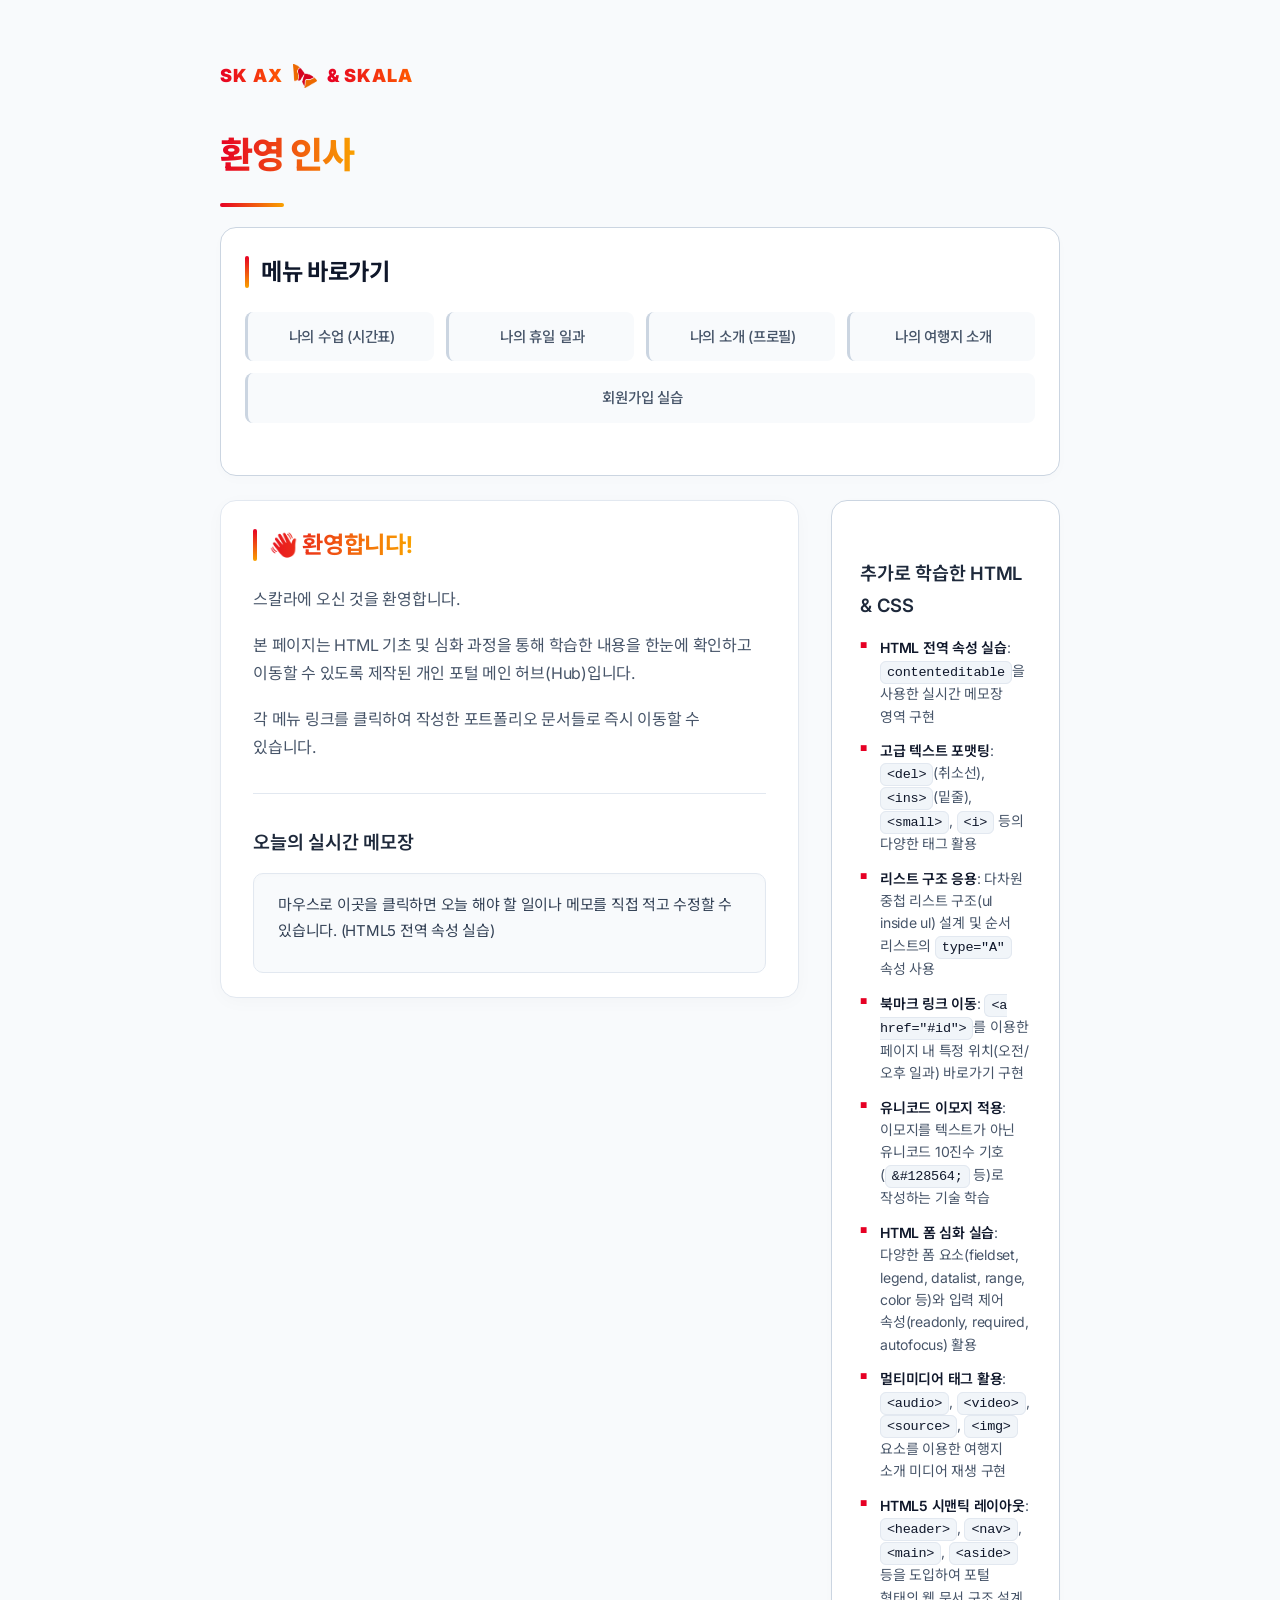
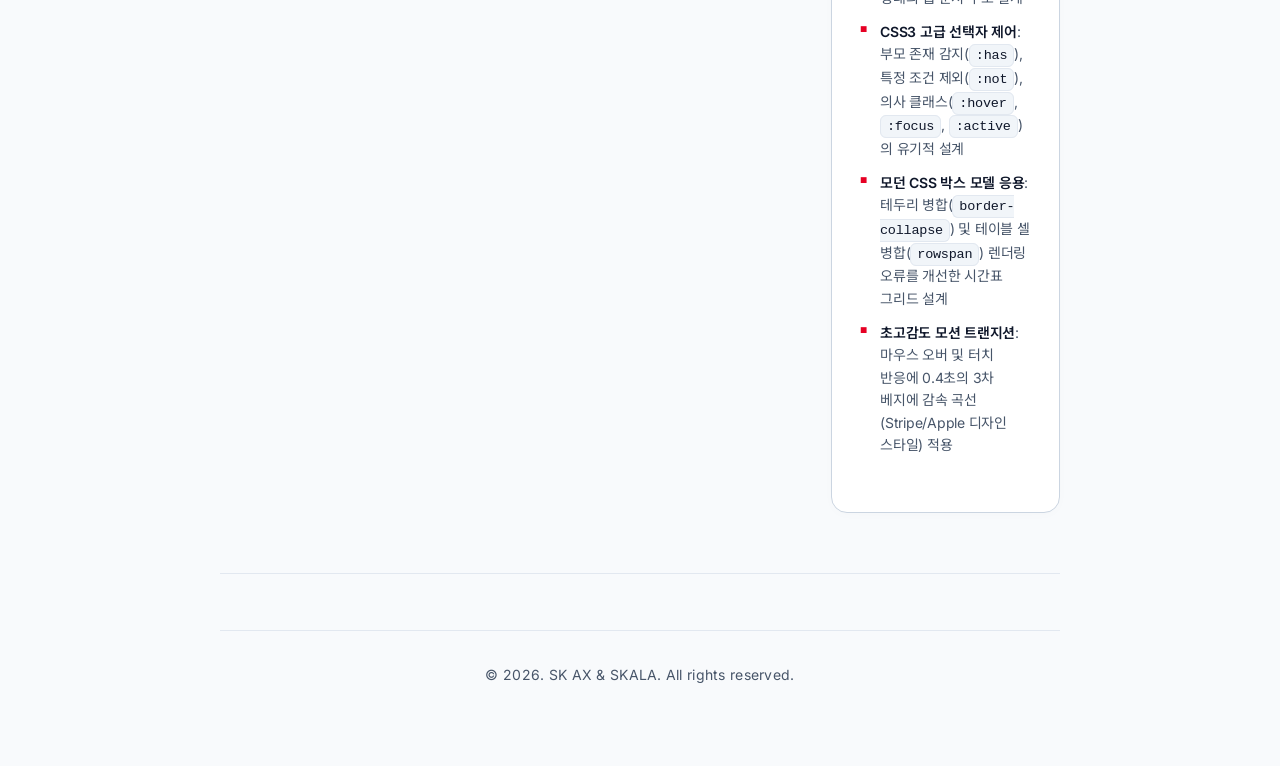
==== html/index.html @ 4e4a8113 "feat: implement Mission 4 (Flex and Grid layouts)" ====
<!DOCTYPE html>
<html lang="ko">
<head>
  <meta charset="UTF-8">
  <title>Welcome SKALA</title>
  <link rel="stylesheet" href="../css/style.css">
</head>
<body>
  <div class="container">
    <div class="brand-logo">
      <span class="brand-text-ax">SK AX</span>
      <img src="./sk_logo.png" alt="SK Logo" width="24" height="24" style="vertical-align: middle;">
      <span class="brand-text-skala">&amp; SKALA</span>
    </div>

  <header>
    <h1>환영 인사</h1>
  </header>

  <nav>
    <h2>메뉴 바로가기</h2>
    <ul>
      <li><a href="myClass.html" title="나의 수업 시간표 보기">나의 수업 (시간표)</a></li>
      <li><a href="myHoliday.html" title="나의 휴일 일과 보기">나의 휴일 일과</a></li>
      <li><a href="myProfile.html" title="나의 소개 프로필 보기">나의 소개 (프로필)</a></li>
      <li><a href="myTrip.html" title="나의 여행지 소개 보기">나의 여행지 소개</a></li>
      <li><a href="signUp.html" title="회원가입 페이지로 이동">회원가입 실습</a></li>
    </ul>
  </nav>

  <!-- 메인 콘텐츠와 사이드바를 가로로 나란히 배치하기 위한 레이아웃 감싸기 -->
  <div class="content-layout">
    <!-- 메인 콘텐츠 영역 (환영 메시지와 실시간 메모장이 들어갑니다) -->
    <main>
      <h2>👋 환영합니다!</h2>
      <p>스칼라에 오신 것을 환영합니다.</p>
      <p>본 페이지는 HTML 기초 및 심화 과정을 통해 학습한 내용을 한눈에 확인하고 이동할 수 있도록 제작된 개인 포털 메인 허브(Hub)입니다.</p>
      <p>각 메뉴 링크를 클릭하여 작성한 포트폴리오 문서들로 즉시 이동할 수 있습니다.</p>

      <hr>

      <!-- 오늘의 메모장: contenteditable 속성을 적용해 데이터베이스 없이 브라우저에서 바로 필기가 가능합니다 -->
      <h3>오늘의 실시간 메모장</h3>
      <div contenteditable="true">
        마우스로 이곳을 클릭하면 오늘 해야 할 일이나 메모를 직접 적고 수정할 수 있습니다. (HTML5 전역 속성 실습)
      </div>
    </main>

    <!-- 우측 사이드바 영역: 이번 교육 과정 동안 학습하고 실습해본 핵심 기술 내역들을 아카이빙했습니다 -->
    <aside>
      <h3>추가로 학습한 HTML & CSS</h3>
      <ul>
        <li><strong>HTML 전역 속성 실습</strong>: <code>contenteditable</code>을 사용한 실시간 메모장 영역 구현</li>
        <li><strong>고급 텍스트 포맷팅</strong>: <code>&lt;del&gt;</code>(취소선), <code>&lt;ins&gt;</code>(밑줄), <code>&lt;small&gt;</code>, <code>&lt;i&gt;</code> 등의 다양한 태그 활용</li>
        <li><strong>리스트 구조 응용</strong>: 다차원 중첩 리스트 구조(ul inside ul) 설계 및 순서 리스트의 <code>type="A"</code> 속성 사용</li>
        <li><strong>북마크 링크 이동</strong>: <code>&lt;a href="#id"&gt;</code>를 이용한 페이지 내 특정 위치(오전/오후 일과) 바로가기 구현</li>
        <li><strong>유니코드 이모지 적용</strong>: 이모지를 텍스트가 아닌 유니코드 10진수 기호(<code>&amp;#128564;</code> 등)로 작성하는 기술 학습</li>
        <li><strong>HTML 폼 심화 실습</strong>: 다양한 폼 요소(fieldset, legend, datalist, range, color 등)와 입력 제어 속성(readonly, required, autofocus) 활용</li>
        <li><strong>멀티미디어 태그 활용</strong>: <code>&lt;audio&gt;</code>, <code>&lt;video&gt;</code>, <code>&lt;source&gt;</code>, <code>&lt;img&gt;</code> 요소를 이용한 여행지 소개 미디어 재생 구현</li>
        <li><strong>HTML5 시맨틱 레이아웃</strong>: <code>&lt;header&gt;</code>, <code>&lt;nav&gt;</code>, <code>&lt;main&gt;</code>, <code>&lt;aside&gt;</code> 등을 도입하여 포털 형태의 웹 문서 구조 설계</li>
        <li><strong>CSS3 고급 선택자 제어</strong>: 부모 존재 감지(<code>:has</code>), 특정 조건 제외(<code>:not</code>), 의사 클래스(<code>:hover</code>, <code>:focus</code>, <code>:active</code>)의 유기적 설계</li>
        <li><strong>모던 CSS 박스 모델 응용</strong>: 테두리 병합(<code>border-collapse</code>) 및 테이블 셀 병합(<code>rowspan</code>) 렌더링 오류를 개선한 시간표 그리드 설계</li>
        <li><strong>초고감도 모션 트랜지션</strong>: 마우스 오버 및 터치 반응에 0.4초의 3차 베지에 감속 곡선(Stripe/Apple 디자인 스타일) 적용</li>
      </ul>
    </aside>
  </div>

  <!-- 하단 정보 영역: 저작권 표시 -->
  <footer>
    <hr>
    <p>© 2026. SK AX &amp; SKALA. All rights reserved.</p>
  </footer>

  </div>
</body>
</html>
---- css/style.css ----
/* --- 2026년 SK AX 엔터프라이즈 브랜드 테마 스타일시트 --- */

/* --- 1. 구글 웹폰트 불러오기 및 영문/한글 최적화 (프리텐다드 대체) --- */
/* - 영문 텍스트는 Inter, 국문 텍스트는 Noto Sans KR로 믹스해 프리텐다드 효과 적용 */
@import url('https://fonts.googleapis.com/css2?family=Inter:wght@300;400;500;600;700;800&family=Noto+Sans+KR:wght@300;400;500;700;900&display=swap');

* {
  box-sizing: border-box;
  margin: 0;
  padding: 0;
}

/* --- 2. 기본 문서 환경 및 정렬 (CSS 기반 화면 중앙 정렬) --- */
body {
  font-family: 'Inter', 'Noto Sans KR', -apple-system, BlinkMacSystemFont, "Segoe UI", Roboto, sans-serif;
  background-color: #f8fafc; /* - 눈이 편안한 연한 회색 슬레이트 배경 */
  color: #334155;            /* - 대기업 인트라넷용 다크 차콜 글자색 */
  line-height: 1.75;
  letter-spacing: -0.015em;
  font-size: 16px;
  word-break: keep-all;
  
  /* - 모든 페이지의 가로폭을 1000px로 완전 단일화하여 페이지 이동 시 상단 로고의 위치 어긋남(Shifting) 원천 해결 */
  max-width: 1000px;
  margin: 0 auto;
  padding: 60px 80px; /* - 좌우 마진(여백)을 대폭 넓혀 대화면에서도 조밀하지 않고 시원한 레이아웃 연출 */
}

/* --- 3. 공통 콘텐츠 레이아웃 카드 구성 --- */
header {
  display: flex;
  flex-direction: column;
  align-items: flex-start;
  margin-bottom: 20px; /* - 헤더 영역 하단 마진을 40px에서 20px로 조여 과도한 여백 제거 */
}

main {
  background-color: #ffffff;
  padding: 24px 32px; /* - 상하 패딩을 40px에서 24px로 좁혀 불필요한 세로 공간 단축 */
  border-radius: 16px;
  border: 1px solid #e2e8f0;
  box-shadow: 0 4px 20px -2px rgba(15, 23, 42, 0.03);
  margin-bottom: 24px;
}

aside {
  background-color: #ffffff;
  padding: 28px;
  border-radius: 16px;
  border: 1px solid #cbd5e1; /* - 조금 더 선명한 슬레이트 경계선 */
  margin-bottom: 24px;
  font-size: 14.5px;
  box-shadow: 0 2px 12px -1px rgba(15, 23, 42, 0.02);
}

aside ul {
  list-style: none; /* - 기본 볼릿 원형 제거 */
  padding-left: 0;
  margin-top: 16px;
}

aside li {
  position: relative;
  padding-left: 20px;
  margin-bottom: 12px;
  color: #475569;
  font-size: 14px;
  line-height: 1.6;
}

aside li:last-child {
  margin-bottom: 0;
}

/* - SK AX 브랜드 테마 시그니처 사각형 볼릿 */
aside li::before {
  content: '■'; 
  position: absolute;
  left: 0;
  top: 2px;
  color: #E60024; /* - SK Red 색상의 미니 사각 볼릿 */
  font-size: 8px;
}

footer {
  margin-top: 60px;
  padding-top: 24px;
  border-top: 1px solid #e2e8f0;
  color: #64748b;
  font-size: 14px;
  text-align: center;
  letter-spacing: 0.02em;
}

hr {
  border: 0;
  height: 1px;
  background-color: #e2e8f0;
  margin: 32px 0;
}

/* --- 4. 제목 스타일링 (SK 시그니처 그라데이션 포인트) --- */
.brand-logo {
  display: flex;
  align-items: center;
  gap: 10px;
  margin-bottom: 32px;
}

.brand-logo .brand-text-ax,
.brand-logo .brand-text-skala {
  font-size: 18px;
  font-weight: 900;
  letter-spacing: 0.05em;
  background: linear-gradient(90deg, #E60024, #FF5C00); /* - 모든 로고 텍스트에 SK 브랜드 아이덴티티 그라데이션 적용 */
  -webkit-background-clip: text;
  -webkit-text-fill-color: transparent;
}

/* - 로고 이미지가 글로벌 이미지 스타일(테두리, 라운딩, 그림자)을 상속받지 않도록 차단 */
.brand-logo img {
  width: 24px !important;
  height: 24px !important;
  border: none !important;
  border-radius: 0 !important;
  box-shadow: none !important;
  margin: 0 !important;
}

/* - 뒤로가기 링크 스타일 (B2B SaaS 브레드크럼 스타일) */
.back-link {
  display: inline-flex;
  align-items: center;
  font-size: 13px;
  color: #64748b;
  font-weight: 500;
  text-decoration: none;
  margin-top: -8px;
  margin-bottom: 24px;
  transition: all 0.2s cubic-bezier(0.16, 1, 0.3, 1);
}

.back-link:hover {
  color: #E60024; /* - 호버 시 SK Red로 강조 */
  transform: translateX(-3px); /* - 왼쪽으로 가볍게 밀리는 동적 피드백 */
  text-decoration: none;
}

h1 {
  font-size: 2.25rem;
  font-weight: 800;
  background: linear-gradient(90deg, #E60024, #F9A100); /* - 대제목 텍스트 자체를 SK 그라데이션 컬러로 변경 */
  -webkit-background-clip: text;
  -webkit-text-fill-color: transparent;
  display: inline-block;
  letter-spacing: -0.025em;
  position: relative;
  padding-bottom: 20px;
  margin-bottom: 12px; /* - H1 하단 기본 마진을 28px에서 12px로 축소 */
}

/* - 헤더에 제목만 단독으로 존재할 경우(바로가기 메뉴가 없는 경우) 쓸데없는 하단 마진 제거 */
header h1:last-child {
  margin-bottom: 0;
}

/* - SK 메인 브랜드 레드 & 오렌지 듀오톤 가로선 포인트 */
h1::after {
  content: '';
  position: absolute;
  bottom: 0;
  left: 0;
  width: 64px;
  height: 4px;
  background: linear-gradient(90deg, #E60024, #F9A100);
  border-radius: 2px;
}

h2 {
  font-size: 1.45rem;
  font-weight: 700;
  color: #0f172a;
  letter-spacing: -0.015em;
  margin-top: 40px;
  margin-bottom: 20px;
  padding-left: 16px;
  position: relative;
}

/* - 각 박스 컨테이너(main, nav 등) 안의 첫 번째 h2는 상단 여백을 없애 균형 유지 */
h2:first-of-type {
  margin-top: 0 !important;
}

/* - 세로형 브랜드 그라데이션 바 */
h2::before {
  content: '';
  position: absolute;
  left: 0;
  top: 4px;
  bottom: 4px;
  width: 4px;
  background: linear-gradient(180deg, #E60024, #F9A100);
  border-radius: 2px;
}

/* - 메인 화면의 환영 인사 텍스트를 그라데이션 텍스트로 렌더링 */
.container:has(> nav) main h2:first-of-type {
  background: linear-gradient(90deg, #E60024, #F9A100);
  -webkit-background-clip: text;
  -webkit-text-fill-color: transparent;
  display: inline-block;
}

h3 {
  font-size: 1.15rem;
  font-weight: 600;
  color: #1e293b;
  margin-top: 28px;
  margin-bottom: 12px;
}

/* --- 5. 본문 서식 및 강조 요소 꾸미기 --- */
p {
  margin-bottom: 18px;
  color: #475569;
}

strong {
  color: #0f172a;
  font-weight: 600;
}

mark {
  background-color: #fef3c7; /* - 중요 키워드 백그라운드 마킹 */
  color: #b45309;
  padding: 2px 6px;
  border-radius: 4px;
  font-weight: 500;
}

del {
  color: #94a3b8;
  text-decoration: line-through;
}

ins {
  color: #0d9488; /* - 취소선 및 신규 추가 단어 강조 */
  text-decoration: none;
  font-weight: 500;
  background-color: #f0fdfa;
  padding: 2px 6px;
  border-radius: 4px;
}

code {
  font-family: Menlo, Monaco, Consolas, "Courier New", monospace;
  background-color: #f1f5f9;
  color: #0f172a;
  padding: 3px 6px;
  border-radius: 6px;
  font-size: 13.5px;
  border: 1px solid #e2e8f0;
}

/* --- 6. 링크 및 메뉴 네비게이션 (SK 레드 호버 인터랙션) --- */
a {
  color: #475569;
  text-decoration: none;
  font-weight: 500;
  transition: all 0.4s cubic-bezier(0.16, 1, 0.3, 1); /* - 마우스 호버 시 쫀득하고 부드러운 화면 전환 효과 */
}

a:hover {
  color: #E60024; /* - 마우스 올렸을 때 SK 브랜드 레드 컬러 변경 */
  text-decoration: underline;
  text-underline-offset: 4px;
}

/* - 네비게이션용 라운드 박스 설정 */
nav {
  background-color: #ffffff;
  padding: 24px;
  border-radius: 16px;
  border: 1px solid #cbd5e1; /* - 조금 더 선명한 테두리로 강조 */
  margin-bottom: 24px;
  box-shadow: 0 4px 12px rgba(15, 23, 42, 0.015);
}

nav ul {
  list-style: none;
  display: flex; /* - 바로가기 버튼들을 가로로 정렬하기 위해 Flexbox 장착 */
  gap: 12px;
  flex-wrap: wrap; /* - 해상도가 낮아지면 자동으로 아래로 흐르도록 감쌈 */
  padding-left: 0;
}

nav li {
  margin-bottom: 0;
  flex: 1; /* - 가로 폭을 균등하게 채우도록 확장 */
  min-width: 150px;
}

nav a {
  display: block;
  padding: 12px 14px;
  border-radius: 8px;
  font-size: 14.5px;
  color: #475569;
  font-weight: 500;
  background-color: #f8fafc; /* - 배경색을 더 연하고 투명감 있는 회색(#f8fafc)으로 낮추어 한결 가볍게 표현 */
  border-left: 3px solid #cbd5e1 !important; /* - 왼쪽 세로축에 은은한 그레이 가이드 바 장착 */
  border-top: none !important;
  border-right: none !important;
  border-bottom: none !important;
  text-align: center; /* - 가로 칩 형태이므로 글자를 가운데 정렬 */
  padding-left: 16px;
  transition: all 0.2s cubic-bezier(0.16, 1, 0.3, 1);
}

/* - 메뉴 항목 위로 마우스 올리면 SK 그라데이션 틴트 배경과 왼쪽 라인 슬라이딩 */
nav a:hover {
  background-color: #fff1f2; /* - 마우스 호버 시 은은한 SK Red 틴트 소프트 핑크 적용 */
  color: #E60024;            /* - 텍스트 SK Red 전환 */
  border-left-color: #E60024 !important; /* - 호버 시 왼쪽 가이드 바를 선명한 SK Red로 변경 */
  padding-left: 20px;        /* - 마이크로 슬라이딩 우측 이동 피드백 */
  font-weight: 600;
  text-decoration: none;
}

/* - 헤더 영역 내부의 페이지 내 북마크 바로가기용 네비게이션 디자인 */
header nav {
  background: transparent;
  border: none;
  padding: 0;
  box-shadow: none;
  margin-top: 4px; /* - 제목 밑줄 바로 아래에 조화롭게 배치되도록 여백 축소 */
  margin-bottom: 0;
  display: flex;
  flex-wrap: wrap;
  gap: 8px;
}

header nav a {
  display: inline-block;
  padding: 8px 14px;
  background-color: rgba(15, 23, 42, 0.035); /* - 완전 불투명 회색 대신 반투명 소프트 그레이를 채택해 초경량 칩 완성 */
  border: none !important;    /* - 테두리선 완벽 제거 */
  border-radius: 6px;        /* - 타원형 캡슐 대신 트렌디한 6px 둥근 사각형 코너 적용 */
  font-size: 13px;
  color: #475569;
  font-weight: 500;
  transition: all 0.2s cubic-bezier(0.16, 1, 0.3, 1);
}

header nav a:hover {
  background-color: #E60024; /* - 호버 시 SK Red로 가득 채우는 강렬한 시각 피드백 */
  color: #ffffff;            /* - 흰색 글자 전환 */
  border-color: #E60024;
  box-shadow: 0 4px 12px rgba(230, 0, 36, 0.2); /* - 버튼 색상과 어우러지는 레드 글로우 효과 */
  transform: translateY(-1.5px); /* - 공중으로 도약하는 역동적인 높이 변화 */
  text-decoration: none;
}

/* --- 7. 리스트 서식 스타일링 (상세 설명 상자 포함) --- */
ul, ol {
  margin-bottom: 28px;
  padding-left: 28px;
}

li {
  margin-bottom: 8px;
  color: #475569;
}

li > ul, li > ol {
  margin-top: 8px;
  margin-bottom: 8px;
}

dl {
  background-color: #f8fafc;
  padding: 24px;
  border-radius: 12px;
  border: 1px solid #e2e8f0;
}

dt {
  font-weight: 700;
  color: #0f172a;
  margin-top: 14px;
}

dt:first-child {
  margin-top: 0;
}

dd {
  color: #475569;
  margin-left: 0;
  margin-bottom: 14px;
  padding-bottom: 14px;
  border-bottom: 1px dashed #e2e8f0;
}

dd:last-child {
  margin-bottom: 0;
  padding-bottom: 0;
  border-bottom: none;
}

/* --- 8. 강의 시간표 디자인 (Table) --- */
table {
  width: 100% !important;
  border-collapse: collapse !important;
  margin: 16px 0; /* - 테이블 상하 바깥 여백을 32px에서 16px로 대폭 감축 */
  background-color: #ffffff;
  border: 1px solid #94a3b8 !important; /* - 브라우저 렌더링 버그 예방 및 선명도를 위해 #94a3b8 적용 */
  box-shadow: 0 4px 16px rgba(15, 23, 42, 0.015);
}

th, td {
  padding: 8px 12px !important; /* - 셀 패딩을 12px에서 8px로 조여 시간표의 전체 수직 높이를 슬림화 */
  border: 1px solid #94a3b8 !important; /* - 테두리 격자를 확실히 인지할 수 있도록 명도 조정 */
  font-size: 14px;
  text-align: center;
  transition: all 0.2s ease; /* - 색상 및 폰트 변경 시 부드럽게 전환 */
}

th {
  background-color: #f8fafc;
  color: #0f172a;
  font-weight: 700;
}

/* - 시간표 병합 셀로 인한 정렬 깨짐 방지를 위해 개별 수업 셀(Cell) 기반 호버 장착 */
tbody td:not(:first-child):not([colspan]):hover {
  background-color: #fff1f2; /* - 마우스가 올라간 수업 칸을 연한 핑크 레드로 하이라이트 */
  color: #E60024;            /* - 빨간색 텍스트 변경 */
  cursor: pointer;
}

/* - CSS-only :has() 선택자를 활용해 자바스크립트 없이 분산된 동일 과목 셀들을 연동하여 하이라이트 */
table:has(.course-python:hover) .course-python,
table:has(.course-smart-data:hover) .course-smart-data,
table:has(.course-statistics:hover) .course-statistics,
table:has(.course-prompt:hover) .course-prompt,
table:has(.course-transformer:hover) .course-transformer,
table:has(.course-project:hover) .course-project {
  background-color: #fff1f2 !important;
  color: #E60024 !important;
  cursor: pointer;
}

td[colspan="5"] {
  background-color: #f1f5f9;
  font-weight: 600;
  color: #475569;
}

/* --- 9. 회원가입 입력창 및 전용 폼 요소 디자인 --- */
form {
  margin-top: 8px;
}

fieldset {
  border: 1px solid #cbd5e1;
  border-radius: 16px;
  padding: 32px;
  margin-bottom: 32px;
  background-color: #ffffff;
  box-shadow: 0 4px 12px rgba(15, 23, 42, 0.01);
}

legend {
  font-weight: 700;
  color: #0f172a;
  padding: 0 16px;
  font-size: 1.15rem;
}

label {
  font-weight: 600;
  color: #334155;
  display: inline-block;
  margin-bottom: 8px;
  font-size: 14.5px;
}

form p {
  margin-bottom: 24px;
}

input[type="text"],
input[type="password"],
input[type="email"],
input[type="tel"],
input[type="url"],
input[type="number"],
input[type="date"],
select,
textarea {
  width: 100%;
  padding: 14px 18px;
  border: 1px solid #cbd5e1;
  border-radius: 10px;
  background-color: #ffffff;
  color: #0f172a;
  font-family: inherit;
  font-size: 16px;
  margin-top: 8px;
  transition: all 0.4s cubic-bezier(0.16, 1, 0.3, 1);
  box-sizing: border-box;
}

/* - 입력필드 선택 시 테두리에 들어오는 SK 레드 포커스 링 */
input:focus,
select:focus,
textarea:focus {
  outline: none;
  border-color: #E60024;
  box-shadow: 0 0 0 3px rgba(230, 0, 36, 0.12);
}

input[readonly] {
  background-color: #f8fafc;
  color: #64748b;
  cursor: not-allowed;
  border-color: #e2e8f0;
}

input[type="radio"],
input[type="checkbox"] {
  width: auto;
  margin-right: 8px;
  margin-top: 0;
  vertical-align: middle;
  cursor: pointer;
  accent-color: #E60024;
}

label:has(input[type="radio"]),
label:has(input[type="checkbox"]) {
  font-weight: 500;
  margin-right: 20px;
  cursor: pointer;
}

/* - 테크니컬한 SK 레드-오렌지 그라데이션 버튼 및 입체 섀도우 --- */
input[type="submit"],
input[type="reset"] {
  padding: 14px 28px;
  border-radius: 10px;
  border: none;
  font-weight: 700;
  font-family: inherit;
  font-size: 15.5px;
  cursor: pointer;
  transition: all 0.4s cubic-bezier(0.16, 1, 0.3, 1);
}

input[type="submit"] {
  background: linear-gradient(135deg, #E60024, #FF5C00); /* - SK 레드-오렌지 그라데이션 */
  color: #ffffff;
  box-shadow: 0 4px 14px rgba(230, 0, 36, 0.25);
}

input[type="submit"]:hover {
  background: linear-gradient(135deg, #cc001f, #e04f00);
  box-shadow: 0 6px 20px rgba(230, 0, 36, 0.35);
  transform: translateY(-1px);
}

input[type="submit"]:active {
  transform: translateY(1px) scale(0.98);
  box-shadow: 0 2px 8px rgba(230, 0, 36, 0.15);
}

input[type="reset"] {
  background-color: #e2e8f0;
  color: #334155;
  margin-left: 12px;
}

input[type="reset"]:hover {
  background-color: #cbd5e1;
  color: #0f172a;
}

input[type="reset"]:active {
  transform: scale(0.98);
}

/* --- 10. 이미지 및 비디오 미디어 정렬 --- */
img, video {
  max-width: 100%;
  height: auto;
  border-radius: 12px;
  border: 1px solid #e2e8f0;
  box-shadow: 0 4px 16px rgba(15, 23, 42, 0.02);
}

audio {
  width: 100%;
  max-width: 400px;
  margin-top: 8px;
  margin-bottom: 16px;
  border-radius: 12px;
  outline: none;
}

/* --- 11. 실시간 메모장 카드 (contenteditable) --- */
div[contenteditable="true"] {
  background-color: #f8fafc;
  border: 1px solid #e2e8f0;
  border-radius: 10px;
  padding: 18px 24px;
  min-height: 100px;
  font-size: 15px;
  color: #334155;
  outline: none;
  transition: all 0.4s cubic-bezier(0.16, 1, 0.3, 1);
  margin-top: 14px;
  box-shadow: inset 0 2px 4px rgba(15, 23, 42, 0.01);
}

div[contenteditable="true"]:focus {
  background-color: #ffffff;
  border-color: #E60024;
  box-shadow: 0 0 0 3px rgba(230, 0, 36, 0.12);
}

/* --- 12. 여행지 단락 리뷰 카드 스타일 --- */
.trip-card {
  background-color: #f8fafc; /* - 흰 바탕 본문 속에서 카드가 쪼개져 보이도록 연한 회색 대비 부여 */
  border: 1px solid #e2e8f0;
  border-radius: 24px;
  padding: 24px;
  margin: 24px 0;
  box-shadow: inset 0 1px 2px rgba(15, 23, 42, 0.01);
  transition: all 0.4s cubic-bezier(0.16, 1, 0.3, 1);
  position: relative;
}

.trip-card:hover {
  background-color: #f5f1f1; /* - 호버 시 배경색이 하얗게 켜지며 공중으로 부드럽게 상승 */
  transform: translateY(-2px);
  box-shadow: 0 8px 24px rgba(15, 23, 42, 0.04);
  border-color: #cbd5e1;
}

.trip-card img,
.trip-card video {
  display: block;
  width: 100%;
  height: 150px; /* - 바둑판 그리드 안에서 일관된 비율을 유지하도록 고정 높이 지정 */
  object-fit: cover; /* - 이미지/비디오 비율 왜곡 방지 및 크롭 정렬 */
  border-radius: 8px; /* - 미디어를 둥글게 다듬어 세련된 카드 외형 구현 */
  margin: 16px auto 0 auto; /* - 카드 내 사진/영상을 정중앙에 정밀 배치하고 윗간격 설정 */
}

/* - 여행지 방문일자 뱃지 스타일 */
.trip-date {
  display: inline-block;
  background-color: rgba(15, 23, 42, 0.05); /* - 은은한 B2B SaaS 스타일의 반투명 그레이 뱃지 */
  color: #475569;
  font-size: 11.5px;
  font-weight: 700;
  padding: 4px 10px;
  border-radius: 6px;
  margin-bottom: 12px;
  letter-spacing: 0.05em;
}

/* --- 11. 신규 레이아웃 미션 (Flexbox & Grid 배치) --- */

/* - Index.html 전용 메인 & 사이드바 가로 배치 레이아웃 */
.content-layout {
  display: flex;
  gap: 32px;
  align-items: flex-start;
  margin-bottom: 24px;
}

.content-layout main {
  flex: 3; /* - 메인 영역이 더 넓은 공간을 차지하도록 설정 */
  margin-bottom: 0 !important;
}

.content-layout aside {
  flex: 1; /* - 사이드바 영역이 좁은 33% 공간을 차지하도록 설정 */
  margin-top: 0 !important;
  margin-bottom: 0 !important;
}

/* - myTrip.html 전용 3열 바둑판 Grid 레이아웃 */
.trip-grid-container {
  display: grid !important;
  grid-template-columns: repeat(3, 1fr) !important;
  gap: 24px !important;
  background-color: transparent !important; /* - 격자형 배치에 어울리도록 기본 main 패널 배경 제거 */
  border: none !important;
  box-shadow: none !important;
  padding: 0 !important;
}

.trip-grid-container section {
  background-color: #ffffff;
  padding: 24px 28px;
  border-radius: 16px;
  border: 1px solid #e2e8f0;
  box-shadow: 0 4px 20px -2px rgba(15, 23, 42, 0.03);
}

.trip-grid-container .trip-card {
  margin: 16px 0 0 0 !important; /* - 섹션 박스 내부 여백과 겹치지 않게 카드 마진 최소화 */
  border: none !important;
  padding: 0 !important;
  background-color: transparent !important;
  box-shadow: none !important;
}

.trip-grid-container .trip-card:hover {
  transform: none !important; /* - 섹션 카드 전체가 호버 효과를 대신 가지므로 중복 변형 억제 */
}

.trip-grid-container section {
  transition: all 0.4s cubic-bezier(0.16, 1, 0.3, 1);
}

.trip-grid-container section:hover {
  background-color: #ffffff;
  transform: translateY(-4px); /* - 바둑판 카드 전체가 살짝 떠오르는 모던한 인터랙션 */
  box-shadow: 0 12px 32px rgba(15, 23, 42, 0.06);
  border-color: #cbd5e1;
}

/* - 모바일 반응형 뷰포트 지원 (미디어 쿼리) */
@media (max-width: 900px) {
  .trip-grid-container {
    grid-template-columns: repeat(2, 1fr) !important; /* - 태블릿 가로 크기에서는 2열로 자동 압축 */
  }
}

@media (max-width: 640px) {
  .content-layout {
    flex-direction: column; /* - 모바일 폰 해상도에서는 메인과 사이드바를 세로로 적층 */
  }
  
  .trip-grid-container {
    grid-template-columns: 1fr !important; /* - 모바일 폰 해상도에서는 1열로 떨어지도록 유연하게 전환 */
  }
}
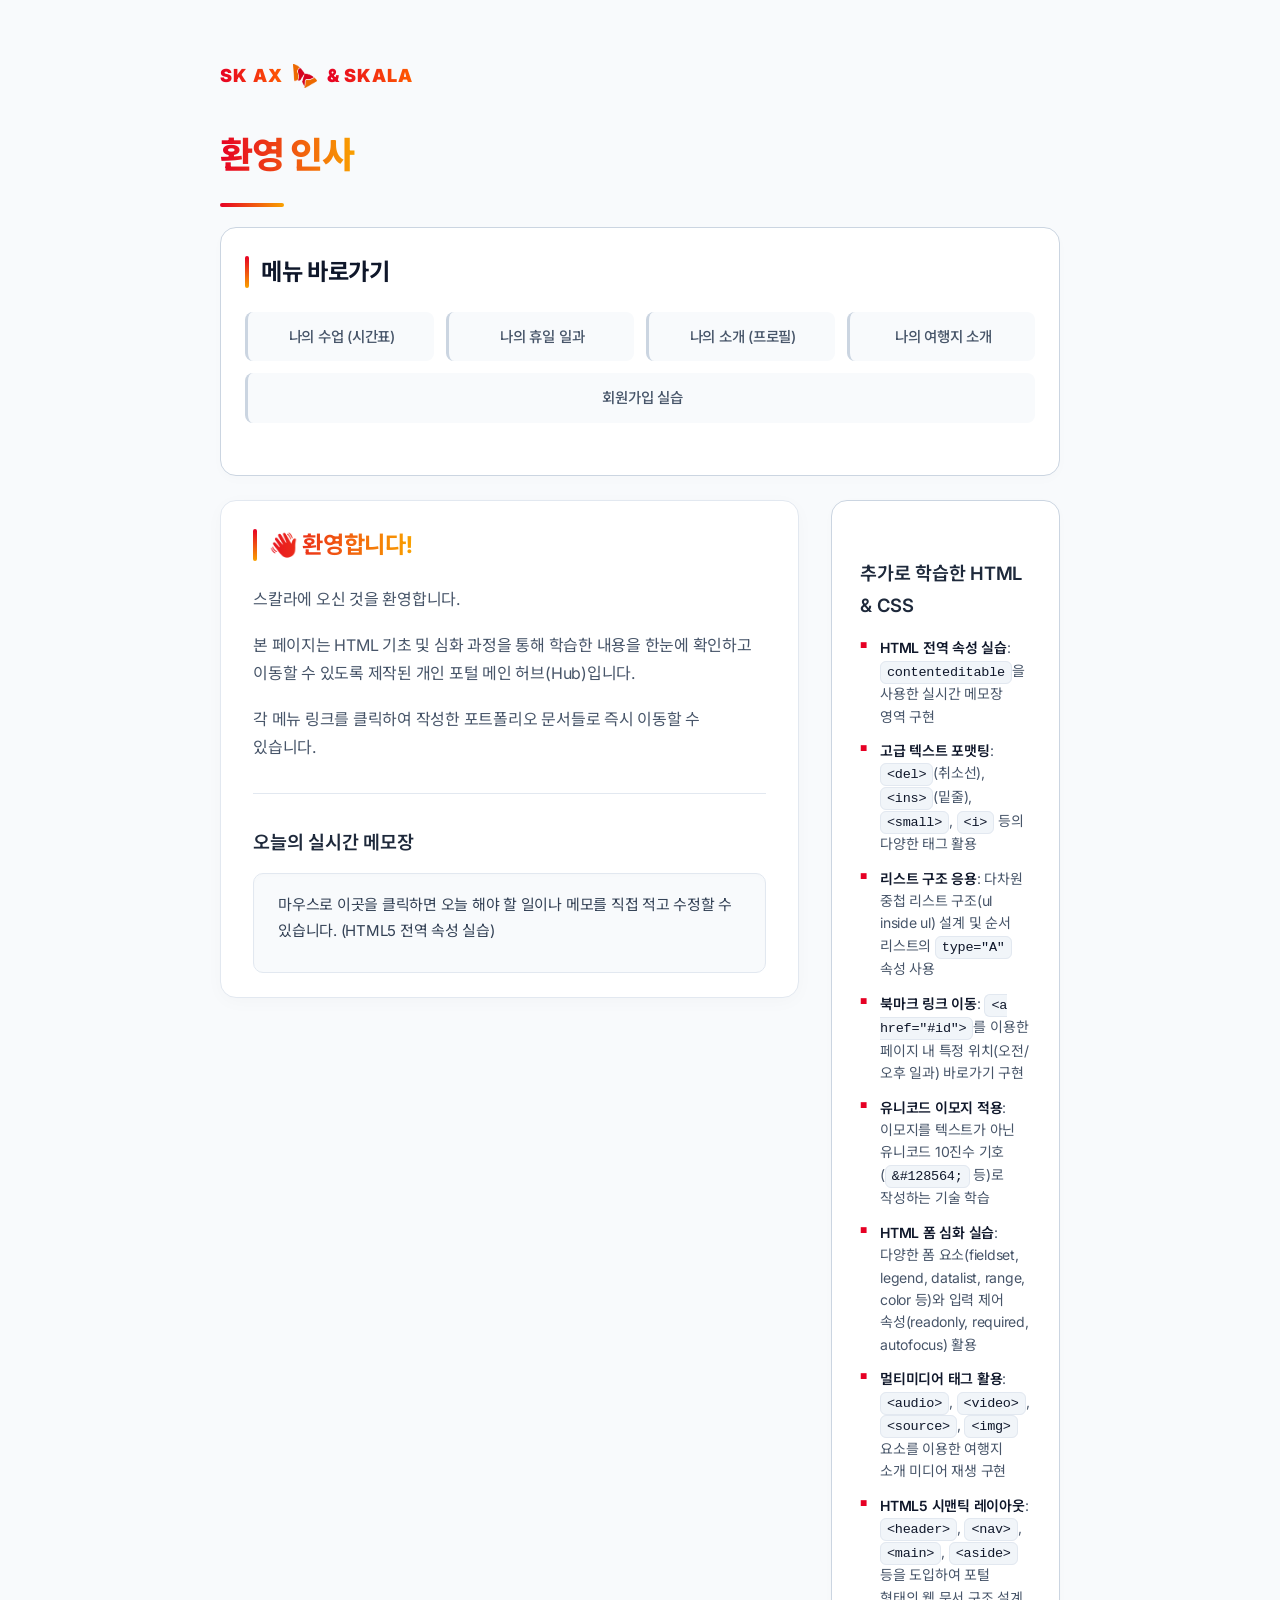
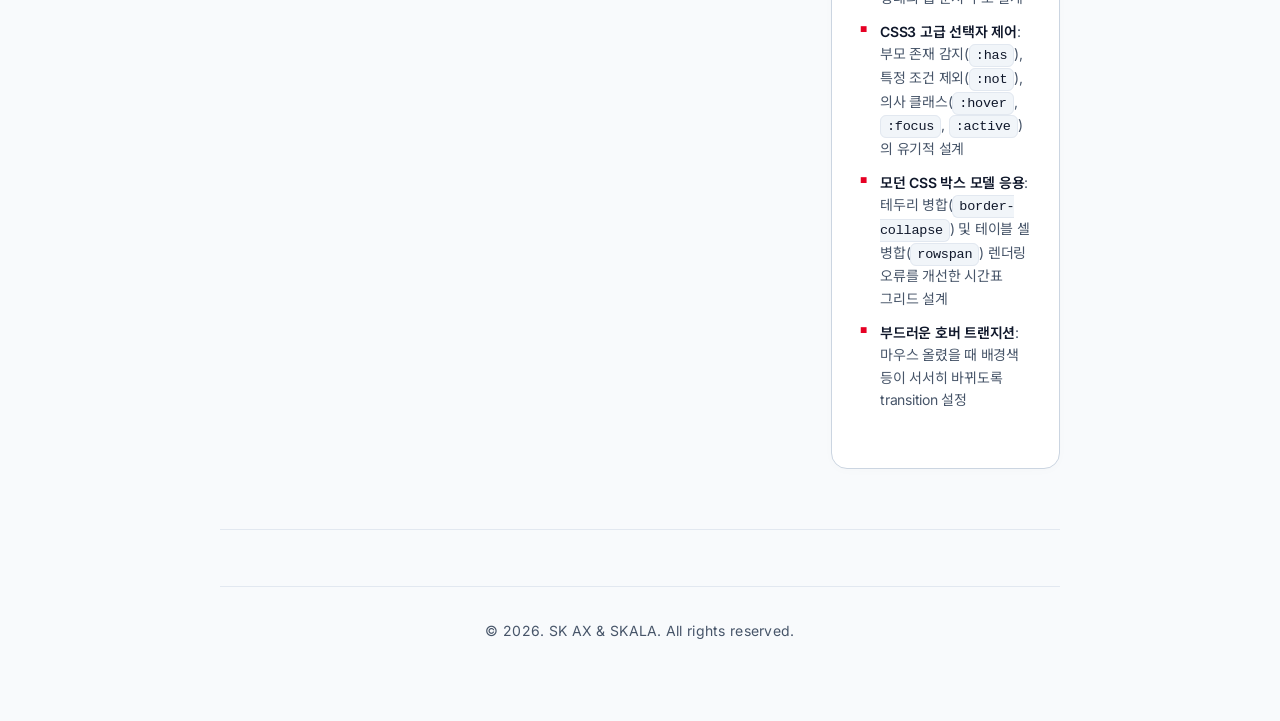
==== commit a5409eaa: "style: clean up source code comments to use natural student notes" ====
--- a/html/index.html
+++ b/html/index.html
@@ -2,6 +2,7 @@
 <html lang="ko">
 <head>
   <meta charset="UTF-8">
+  <meta name="viewport" content="width=device-width, initial-scale=1.0">
   <title>Welcome SKALA</title>
   <link rel="stylesheet" href="../css/style.css">
 </head>
@@ -28,9 +29,9 @@
     </ul>
   </nav>
 
-  <!-- 메인 콘텐츠와 사이드바를 가로로 나란히 배치하기 위한 레이아웃 감싸기 -->
+  <!-- 본문이랑 사이드바 영역 -->
   <div class="content-layout">
-    <!-- 메인 콘텐츠 영역 (환영 메시지와 실시간 메모장이 들어갑니다) -->
+    <!-- 메인 영역 -->
     <main>
       <h2>👋 환영합니다!</h2>
       <p>스칼라에 오신 것을 환영합니다.</p>
@@ -39,14 +40,14 @@
 
       <hr>
 
-      <!-- 오늘의 메모장: contenteditable 속성을 적용해 데이터베이스 없이 브라우저에서 바로 필기가 가능합니다 -->
+      <!-- 실습 메모장 -->
       <h3>오늘의 실시간 메모장</h3>
       <div contenteditable="true">
         마우스로 이곳을 클릭하면 오늘 해야 할 일이나 메모를 직접 적고 수정할 수 있습니다. (HTML5 전역 속성 실습)
       </div>
     </main>
 
-    <!-- 우측 사이드바 영역: 이번 교육 과정 동안 학습하고 실습해본 핵심 기술 내역들을 아카이빙했습니다 -->
+    <!-- 사이드바 부가 기술 소개 -->
     <aside>
       <h3>추가로 학습한 HTML & CSS</h3>
       <ul>
@@ -60,12 +61,12 @@
         <li><strong>HTML5 시맨틱 레이아웃</strong>: <code>&lt;header&gt;</code>, <code>&lt;nav&gt;</code>, <code>&lt;main&gt;</code>, <code>&lt;aside&gt;</code> 등을 도입하여 포털 형태의 웹 문서 구조 설계</li>
         <li><strong>CSS3 고급 선택자 제어</strong>: 부모 존재 감지(<code>:has</code>), 특정 조건 제외(<code>:not</code>), 의사 클래스(<code>:hover</code>, <code>:focus</code>, <code>:active</code>)의 유기적 설계</li>
         <li><strong>모던 CSS 박스 모델 응용</strong>: 테두리 병합(<code>border-collapse</code>) 및 테이블 셀 병합(<code>rowspan</code>) 렌더링 오류를 개선한 시간표 그리드 설계</li>
-        <li><strong>초고감도 모션 트랜지션</strong>: 마우스 오버 및 터치 반응에 0.4초의 3차 베지에 감속 곡선(Stripe/Apple 디자인 스타일) 적용</li>
+        <li><strong>부드러운 호버 트랜지션</strong>: 마우스 올렸을 때 배경색 등이 서서히 바뀌도록 transition 설정</li>
       </ul>
     </aside>
   </div>
 
-  <!-- 하단 정보 영역: 저작권 표시 -->
+  <!-- 하단 푸터 -->
   <footer>
     <hr>
     <p>© 2026. SK AX &amp; SKALA. All rights reserved.</p>
--- a/css/style.css
+++ b/css/style.css
@@ -1,7 +1,7 @@
-/* --- 2026년 SK AX 엔터프라이즈 브랜드 테마 스타일시트 --- */
-
-/* --- 1. 구글 웹폰트 불러오기 및 영문/한글 최적화 (프리텐다드 대체) --- */
-/* - 영문 텍스트는 Inter, 국문 텍스트는 Noto Sans KR로 믹스해 프리텐다드 효과 적용 */
+/* --- SKALA-FRONT 공통 스타일시트 (실습용) --- */
+
+/* --- 1. 구글 웹폰트 불러오기 및 기본 글꼴 적용 --- */
+/* 영문 Inter, 한글 Noto Sans KR을 섞어 쓰기 위해 가져옴 */
 @import url('https://fonts.googleapis.com/css2?family=Inter:wght@300;400;500;600;700;800&family=Noto+Sans+KR:wght@300;400;500;700;900&display=swap');
 
 * {
@@ -10,33 +10,38 @@
   padding: 0;
 }
 
-/* --- 2. 기본 문서 환경 및 정렬 (CSS 기반 화면 중앙 정렬) --- */
+/* 모든 링크랑 버튼에 1초 동안 부드럽게 호버 효과가 들어가도록 트랜지션 처리 */
+a, button, input[type="submit"], input[type="reset"] {
+  transition: background-color 1s ease-in-out, color 1s ease-in-out, border-color 1s ease-in-out, box-shadow 1s ease-in-out, transform 1s ease-in-out;
+}
+
+/* --- 2. 기본 문서 환경 및 정렬 (가운데 정렬 설정) --- */
 body {
   font-family: 'Inter', 'Noto Sans KR', -apple-system, BlinkMacSystemFont, "Segoe UI", Roboto, sans-serif;
-  background-color: #f8fafc; /* - 눈이 편안한 연한 회색 슬레이트 배경 */
-  color: #334155;            /* - 대기업 인트라넷용 다크 차콜 글자색 */
+  background-color: #f8fafc; /* 바탕은 약간 밝은 회색 톤으로 설정 */
+  color: #334155;            /* 본문 글자색은 너무 검지 않은 짙은 회색으로 설정 */
   line-height: 1.75;
   letter-spacing: -0.015em;
   font-size: 16px;
   word-break: keep-all;
   
-  /* - 모든 페이지의 가로폭을 1000px로 완전 단일화하여 페이지 이동 시 상단 로고의 위치 어긋남(Shifting) 원천 해결 */
+  /* 페이지 폭이 늘어나도 1000px로 고정되어 정돈되어 보이게 설정 */
   max-width: 1000px;
   margin: 0 auto;
-  padding: 60px 80px; /* - 좌우 마진(여백)을 대폭 넓혀 대화면에서도 조밀하지 않고 시원한 레이아웃 연출 */
-}
-
-/* --- 3. 공통 콘텐츠 레이아웃 카드 구성 --- */
+  padding: 60px 80px; /* 모니터가 커도 너무 빽빽해 보이지 않게 좌우 패딩을 넓게 줌 */
+}
+
+/* --- 3. 공통 콘텐츠 레이아웃 카드 구성 (main, aside 등) --- */
 header {
   display: flex;
   flex-direction: column;
   align-items: flex-start;
-  margin-bottom: 20px; /* - 헤더 영역 하단 마진을 40px에서 20px로 조여 과도한 여백 제거 */
+  margin-bottom: 20px; /* 제목 밑에 불필요하게 넓은 여백을 줄임 */
 }
 
 main {
   background-color: #ffffff;
-  padding: 24px 32px; /* - 상하 패딩을 40px에서 24px로 좁혀 불필요한 세로 공간 단축 */
+  padding: 24px 32px; /* 시간표나 본문이 답답해 보이지 않도록 내부 패딩 조절 */
   border-radius: 16px;
   border: 1px solid #e2e8f0;
   box-shadow: 0 4px 20px -2px rgba(15, 23, 42, 0.03);
@@ -47,14 +52,14 @@
   background-color: #ffffff;
   padding: 28px;
   border-radius: 16px;
-  border: 1px solid #cbd5e1; /* - 조금 더 선명한 슬레이트 경계선 */
+  border: 1px solid #cbd5e1; /* 사이드바 테두리는 조금 더 회색으로 연하게 처리 */
   margin-bottom: 24px;
   font-size: 14.5px;
   box-shadow: 0 2px 12px -1px rgba(15, 23, 42, 0.02);
 }
 
 aside ul {
-  list-style: none; /* - 기본 볼릿 원형 제거 */
+  list-style: none; /* 리스트 앞에 동그라미 기호 없앰 */
   padding-left: 0;
   margin-top: 16px;
 }
@@ -72,13 +77,13 @@
   margin-bottom: 0;
 }
 
-/* - SK AX 브랜드 테마 시그니처 사각형 볼릿 */
+/* 리스트 글머리표를 사각형(■) 모양으로 직접 지정 */
 aside li::before {
   content: '■'; 
   position: absolute;
   left: 0;
   top: 2px;
-  color: #E60024; /* - SK Red 색상의 미니 사각 볼릿 */
+  color: #E60024; /* SK 테마 색상인 빨간색으로 사각형 지정 */
   font-size: 8px;
 }
 
@@ -99,7 +104,7 @@
   margin: 32px 0;
 }
 
-/* --- 4. 제목 스타일링 (SK 시그니처 그라데이션 포인트) --- */
+/* --- 4. 제목 및 로고 스타일링 (SK 그라데이션 적용) --- */
 .brand-logo {
   display: flex;
   align-items: center;
@@ -112,12 +117,12 @@
   font-size: 18px;
   font-weight: 900;
   letter-spacing: 0.05em;
-  background: linear-gradient(90deg, #E60024, #FF5C00); /* - 모든 로고 텍스트에 SK 브랜드 아이덴티티 그라데이션 적용 */
+  background: linear-gradient(90deg, #E60024, #FF5C00); /* 로고 텍스트에 SK 그라데이션 색상 적용 */
   -webkit-background-clip: text;
   -webkit-text-fill-color: transparent;
 }
 
-/* - 로고 이미지가 글로벌 이미지 스타일(테두리, 라운딩, 그림자)을 상속받지 않도록 차단 */
+/* 로고 나비 이미지는 일반 이미지 스타일(그림자 등)이 들어가지 않도록 리셋 */
 .brand-logo img {
   width: 24px !important;
   height: 24px !important;
@@ -125,9 +130,10 @@
   border-radius: 0 !important;
   box-shadow: none !important;
   margin: 0 !important;
-}
-
-/* - 뒤로가기 링크 스타일 (B2B SaaS 브레드크럼 스타일) */
+  style: vertical-align: middle;
+}
+
+/* 뒤로가기 링크 스타일 */
 .back-link {
   display: inline-flex;
   align-items: center;
@@ -141,30 +147,43 @@
 }
 
 .back-link:hover {
-  color: #E60024; /* - 호버 시 SK Red로 강조 */
-  transform: translateX(-3px); /* - 왼쪽으로 가볍게 밀리는 동적 피드백 */
+  color: #E60024; /* 호버 시 SK Red로 강조 */
+  transform: translateX(-3px); /* 호버 시 왼쪽으로 살짝 이동하는 효과 */
   text-decoration: none;
+}
+
+/* 타이틀 로딩 시 서서히 나타나는 효과 */
+@keyframes headerFadeIn {
+  from {
+    opacity: 0;
+    transform: translateY(-12px);
+  }
+  to {
+    opacity: 1;
+    transform: translateY(0);
+  }
 }
 
 h1 {
   font-size: 2.25rem;
   font-weight: 800;
-  background: linear-gradient(90deg, #E60024, #F9A100); /* - 대제목 텍스트 자체를 SK 그라데이션 컬러로 변경 */
+  background: linear-gradient(90deg, #E60024, #F9A100); /* 대제목 글자에 SK 그라데이션 색상 적용 */
   -webkit-background-clip: text;
   -webkit-text-fill-color: transparent;
   display: inline-block;
   letter-spacing: -0.025em;
   position: relative;
   padding-bottom: 20px;
-  margin-bottom: 12px; /* - H1 하단 기본 마진을 28px에서 12px로 축소 */
-}
-
-/* - 헤더에 제목만 단독으로 존재할 경우(바로가기 메뉴가 없는 경우) 쓸데없는 하단 마진 제거 */
+  margin-bottom: 12px; /* H1 밑에 큰 마진을 줄여 좁게 맞춤 */
+  animation: headerFadeIn 2.5s cubic-bezier(0.16, 1, 0.3, 1) both; /* 페이지 열 때 2.5초간 서서히 글자가 나타나게 설정 */
+}
+
+/* 제목 밑에 불필요한 마진 제거 */
 header h1:last-child {
   margin-bottom: 0;
 }
 
-/* - SK 메인 브랜드 레드 & 오렌지 듀오톤 가로선 포인트 */
+/* 제목 아래 밑줄 효과 적용 */
 h1::after {
   content: '';
   position: absolute;
@@ -187,12 +206,12 @@
   position: relative;
 }
 
-/* - 각 박스 컨테이너(main, nav 등) 안의 첫 번째 h2는 상단 여백을 없애 균형 유지 */
+/* 상자 내부의 첫 번째 h2는 위쪽 마진을 없앰 */
 h2:first-of-type {
   margin-top: 0 !important;
 }
 
-/* - 세로형 브랜드 그라데이션 바 */
+/* 소제목 왼쪽 세로줄 그라데이션 효과 */
 h2::before {
   content: '';
   position: absolute;
@@ -204,7 +223,7 @@
   border-radius: 2px;
 }
 
-/* - 메인 화면의 환영 인사 텍스트를 그라데이션 텍스트로 렌더링 */
+/* 메인화면 환영 인사 제목에 그라데이션 폰트 적용 */
 .container:has(> nav) main h2:first-of-type {
   background: linear-gradient(90deg, #E60024, #F9A100);
   -webkit-background-clip: text;
@@ -309,32 +328,31 @@
   color: #475569;
   font-weight: 500;
   background-color: #f8fafc; /* - 배경색을 더 연하고 투명감 있는 회색(#f8fafc)으로 낮추어 한결 가볍게 표현 */
-  border-left: 3px solid #cbd5e1 !important; /* - 왼쪽 세로축에 은은한 그레이 가이드 바 장착 */
-  border-top: none !important;
-  border-right: none !important;
-  border-bottom: none !important;
+  border-left: 3px solid #cbd5e1; /* - 왼쪽 세로축에 은은한 그레이 가이드 바 장착 (!important 제거로 부드러운 전환 보장) */
+  border-top: none;
+  border-right: none;
+  border-bottom: none;
   text-align: center; /* - 가로 칩 형태이므로 글자를 가운데 정렬 */
   padding-left: 16px;
-  transition: all 0.2s cubic-bezier(0.16, 1, 0.3, 1);
-}
-
-/* - 메뉴 항목 위로 마우스 올리면 SK 그라데이션 틴트 배경과 왼쪽 라인 슬라이딩 */
+  transition: all 1s cubic-bezier(0.16, 1, 0.3, 1); /* - 1초 동안 아주 느리고 스무스하게 배경/글자 페이드아웃 적용 */
+}
+
+/* 호버 시 배경색 변경 및 가이드 바 강조 */
 nav a:hover {
-  background-color: #fff1f2; /* - 마우스 호버 시 은은한 SK Red 틴트 소프트 핑크 적용 */
-  color: #E60024;            /* - 텍스트 SK Red 전환 */
-  border-left-color: #E60024 !important; /* - 호버 시 왼쪽 가이드 바를 선명한 SK Red로 변경 */
-  padding-left: 20px;        /* - 마이크로 슬라이딩 우측 이동 피드백 */
-  font-weight: 600;
+  background-color: #fff1f2; /* 은은한 연한 빨간색 배경 적용 */
+  color: #E60024;            /* 글자색을 SK Red로 변경 */
+  border-left-color: #E60024; /* 왼쪽 테두리선 강조 */
+  padding-left: 20px;        /* 오른쪽으로 살짝 밀리는 효과 */
   text-decoration: none;
 }
 
-/* - 헤더 영역 내부의 페이지 내 북마크 바로가기용 네비게이션 디자인 */
+/* 상단 헤더의 내부 링크 내비게이션 스타일 */
 header nav {
   background: transparent;
   border: none;
   padding: 0;
   box-shadow: none;
-  margin-top: 4px; /* - 제목 밑줄 바로 아래에 조화롭게 배치되도록 여백 축소 */
+  margin-top: 4px; /* 아래쪽 마진 조절 */
   margin-bottom: 0;
   display: flex;
   flex-wrap: wrap;
@@ -344,21 +362,21 @@
 header nav a {
   display: inline-block;
   padding: 8px 14px;
-  background-color: rgba(15, 23, 42, 0.035); /* - 완전 불투명 회색 대신 반투명 소프트 그레이를 채택해 초경량 칩 완성 */
-  border: none !important;    /* - 테두리선 완벽 제거 */
-  border-radius: 6px;        /* - 타원형 캡슐 대신 트렌디한 6px 둥근 사각형 코너 적용 */
+  background-color: rgba(15, 23, 42, 0.035); /* 배경을 반투명 회색으로 설정 */
+  border: none !important;    /* 기본 보더선 제거 */
+  border-radius: 6px;        /* 모서리를 둥글게 깎음 */
   font-size: 13px;
   color: #475569;
   font-weight: 500;
-  transition: all 0.2s cubic-bezier(0.16, 1, 0.3, 1);
+  transition: all 1s cubic-bezier(0.16, 1, 0.3, 1); /* 호버 효과가 1초 동안 천천히 들어가도록 변경 */
 }
 
 header nav a:hover {
-  background-color: #E60024; /* - 호버 시 SK Red로 가득 채우는 강렬한 시각 피드백 */
-  color: #ffffff;            /* - 흰색 글자 전환 */
+  background-color: #E60024; /* 호버 시 빨간색 배경 채움 */
+  color: #ffffff;            /* 글자를 흰색으로 변경 */
   border-color: #E60024;
-  box-shadow: 0 4px 12px rgba(230, 0, 36, 0.2); /* - 버튼 색상과 어우러지는 레드 글로우 효과 */
-  transform: translateY(-1.5px); /* - 공중으로 도약하는 역동적인 높이 변화 */
+  box-shadow: 0 4px 12px rgba(230, 0, 36, 0.2); /* 호버 시 미세한 그림자 추가 */
+  transform: translateY(-1.5px); /* 호버 시 위로 약간 올라가게 함 */
   text-decoration: none;
 }
 
@@ -413,18 +431,18 @@
 table {
   width: 100% !important;
   border-collapse: collapse !important;
-  margin: 16px 0; /* - 테이블 상하 바깥 여백을 32px에서 16px로 대폭 감축 */
-  background-color: #ffffff;
-  border: 1px solid #94a3b8 !important; /* - 브라우저 렌더링 버그 예방 및 선명도를 위해 #94a3b8 적용 */
+  margin: 16px 0; /* 테이블 위아래 마진 조절 */
+  background-color: #ffffff;
+  border: 1px solid #94a3b8 !important; /* 시간표 테두리를 깔끔하게 처리하기 위해 1px solid 적용 */
   box-shadow: 0 4px 16px rgba(15, 23, 42, 0.015);
 }
 
 th, td {
-  padding: 8px 12px !important; /* - 셀 패딩을 12px에서 8px로 조여 시간표의 전체 수직 높이를 슬림화 */
-  border: 1px solid #94a3b8 !important; /* - 테두리 격자를 확실히 인지할 수 있도록 명도 조정 */
+  padding: 8px 12px !important; /* 테이블 안의 여백을 좁혀서 전체 높이를 슬림하게 조절 */
+  border: 1px solid #94a3b8 !important; /* 격자 구분선 선명하게 설정 */
   font-size: 14px;
   text-align: center;
-  transition: all 0.2s ease; /* - 색상 및 폰트 변경 시 부드럽게 전환 */
+  transition: all 0.2s ease; /* 마우스 올렸을 때 부드럽게 색상이 바뀌도록 트랜지션 적용 */
 }
 
 th {
@@ -433,14 +451,14 @@
   font-weight: 700;
 }
 
-/* - 시간표 병합 셀로 인한 정렬 깨짐 방지를 위해 개별 수업 셀(Cell) 기반 호버 장착 */
+/* 시간표 각 셀(수업 이름) 마우스 호버 효과 */
 tbody td:not(:first-child):not([colspan]):hover {
-  background-color: #fff1f2; /* - 마우스가 올라간 수업 칸을 연한 핑크 레드로 하이라이트 */
-  color: #E60024;            /* - 빨간색 텍스트 변경 */
+  background-color: #fff1f2; /* 마우스가 올라간 시간표 셀을 연한 분홍색으로 강조 */
+  color: #E60024;            /* 글자색을 빨간색으로 변경 */
   cursor: pointer;
 }
 
-/* - CSS-only :has() 선택자를 활용해 자바스크립트 없이 분산된 동일 과목 셀들을 연동하여 하이라이트 */
+/* 자바스크립트 대신 CSS 선택자 :has를 사용해서 마우스를 올린 과목과 같은 과목이 모두 강조되도록 처리 */
 table:has(.course-python:hover) .course-python,
 table:has(.course-smart-data:hover) .course-smart-data,
 table:has(.course-statistics:hover) .course-statistics,
@@ -458,7 +476,7 @@
   color: #475569;
 }
 
-/* --- 9. 회원가입 입력창 및 전용 폼 요소 디자인 --- */
+/* --- 9. 회원가입 양식(Form) 스타일링 --- */
 form {
   margin-top: 8px;
 }
@@ -513,7 +531,7 @@
   box-sizing: border-box;
 }
 
-/* - 입력필드 선택 시 테두리에 들어오는 SK 레드 포커스 링 */
+/* 입력 필드를 클릭(포커스)했을 때 빨간색 테두리와 그림자 효과 지정 */
 input:focus,
 select:focus,
 textarea:focus {
@@ -546,7 +564,7 @@
   cursor: pointer;
 }
 
-/* - 테크니컬한 SK 레드-오렌지 그라데이션 버튼 및 입체 섀도우 --- */
+/* 제출(가입하기) 및 초기화 버튼 공통 스타일 */
 input[type="submit"],
 input[type="reset"] {
   padding: 14px 28px;
@@ -556,17 +574,19 @@
   font-family: inherit;
   font-size: 15.5px;
   cursor: pointer;
-  transition: all 0.4s cubic-bezier(0.16, 1, 0.3, 1);
+  transition: all 1s cubic-bezier(0.16, 1, 0.3, 1);
 }
 
 input[type="submit"] {
-  background: linear-gradient(135deg, #E60024, #FF5C00); /* - SK 레드-오렌지 그라데이션 */
+  background: linear-gradient(135deg, #E60024, #FF5C00); /* 배경을 SK 레드-오렌지 그라데이션 색상으로 지정 */
   color: #ffffff;
   box-shadow: 0 4px 14px rgba(230, 0, 36, 0.25);
+  filter: brightness(1); /* 필터 효과 기본값 설정 */
+  transition: filter 1s cubic-bezier(0.16, 1, 0.3, 1), transform 1s cubic-bezier(0.16, 1, 0.3, 1), box-shadow 1s cubic-bezier(0.16, 1, 0.3, 1);
 }
 
 input[type="submit"]:hover {
-  background: linear-gradient(135deg, #cc001f, #e04f00);
+  filter: brightness(1.15); /* 마우스 올렸을 때 버튼이 부드럽게 약간 밝아지도록 조절 */
   box-shadow: 0 6px 20px rgba(230, 0, 36, 0.35);
   transform: translateY(-1px);
 }
@@ -632,7 +652,7 @@
 
 /* --- 12. 여행지 단락 리뷰 카드 스타일 --- */
 .trip-card {
-  background-color: #f8fafc; /* - 흰 바탕 본문 속에서 카드가 쪼개져 보이도록 연한 회색 대비 부여 */
+  background-color: #f8fafc; /* 본문 배경색 위에 구분되어 보이도록 옅은 회색 배경 적용 */
   border: 1px solid #e2e8f0;
   border-radius: 24px;
   padding: 24px;
@@ -643,7 +663,7 @@
 }
 
 .trip-card:hover {
-  background-color: #f5f1f1; /* - 호버 시 배경색이 하얗게 켜지며 공중으로 부드럽게 상승 */
+  background-color: #f5f1f1; /* 호버 시 카드가 살짝 위로 가면서 배경색이 변하도록 설정 */
   transform: translateY(-2px);
   box-shadow: 0 8px 24px rgba(15, 23, 42, 0.04);
   border-color: #cbd5e1;
@@ -653,16 +673,16 @@
 .trip-card video {
   display: block;
   width: 100%;
-  height: 150px; /* - 바둑판 그리드 안에서 일관된 비율을 유지하도록 고정 높이 지정 */
-  object-fit: cover; /* - 이미지/비디오 비율 왜곡 방지 및 크롭 정렬 */
-  border-radius: 8px; /* - 미디어를 둥글게 다듬어 세련된 카드 외형 구현 */
-  margin: 16px auto 0 auto; /* - 카드 내 사진/영상을 정중앙에 정밀 배치하고 윗간격 설정 */
-}
-
-/* - 여행지 방문일자 뱃지 스타일 */
+  height: 150px; /* 그리드 정렬이 깨지지 않게 고정 높이 지정 */
+  object-fit: cover; /* 이미지 찌그러지지 않게 cover 속성 지정 */
+  border-radius: 8px; /* 둥근 사각형 코너 적용 */
+  margin: 16px auto 0 auto; /* 이미지 정중앙 정렬 및 상단 여백 조절 */
+}
+
+/* 여행지 날짜 표시 뱃지 스타일 */
 .trip-date {
   display: inline-block;
-  background-color: rgba(15, 23, 42, 0.05); /* - 은은한 B2B SaaS 스타일의 반투명 그레이 뱃지 */
+  background-color: rgba(15, 23, 42, 0.05); /* 날짜 배경을 연한 회색으로 채워 뱃지 느낌 냄 */
   color: #475569;
   font-size: 11.5px;
   font-weight: 700;
@@ -674,7 +694,7 @@
 
 /* --- 11. 신규 레이아웃 미션 (Flexbox & Grid 배치) --- */
 
-/* - Index.html 전용 메인 & 사이드바 가로 배치 레이아웃 */
+/* index.html 메인 영역이랑 사이드바 영역 가로 flex 정렬 */
 .content-layout {
   display: flex;
   gap: 32px;
@@ -683,22 +703,22 @@
 }
 
 .content-layout main {
-  flex: 3; /* - 메인 영역이 더 넓은 공간을 차지하도록 설정 */
+  flex: 3; /* 본문이 더 많은 너비(75%)를 차지하도록 설정 */
   margin-bottom: 0 !important;
 }
 
 .content-layout aside {
-  flex: 1; /* - 사이드바 영역이 좁은 33% 공간을 차지하도록 설정 */
+  flex: 1; /* 사이드바는 남은 영역(25%)을 차지하도록 설정 */
   margin-top: 0 !important;
   margin-bottom: 0 !important;
 }
 
-/* - myTrip.html 전용 3열 바둑판 Grid 레이아웃 */
+/* myTrip.html 3열 바둑판 Grid 레이아웃 */
 .trip-grid-container {
   display: grid !important;
   grid-template-columns: repeat(3, 1fr) !important;
   gap: 24px !important;
-  background-color: transparent !important; /* - 격자형 배치에 어울리도록 기본 main 패널 배경 제거 */
+  background-color: transparent !important; /* 그리드 영역에 맞추기 위해 기본 본문 배경 및 테두리 초기화 */
   border: none !important;
   box-shadow: none !important;
   padding: 0 !important;
@@ -713,7 +733,7 @@
 }
 
 .trip-grid-container .trip-card {
-  margin: 16px 0 0 0 !important; /* - 섹션 박스 내부 여백과 겹치지 않게 카드 마진 최소화 */
+  margin: 16px 0 0 0 !important; /* 본문 패딩과 겹치지 않게 마진 조절 */
   border: none !important;
   padding: 0 !important;
   background-color: transparent !important;
@@ -721,7 +741,7 @@
 }
 
 .trip-grid-container .trip-card:hover {
-  transform: none !important; /* - 섹션 카드 전체가 호버 효과를 대신 가지므로 중복 변형 억제 */
+  transform: none !important; /* 섹션 박스가 올라가는 애니메이션을 타므로 중복 효과 제거 */
 }
 
 .trip-grid-container section {
@@ -730,24 +750,29 @@
 
 .trip-grid-container section:hover {
   background-color: #ffffff;
-  transform: translateY(-4px); /* - 바둑판 카드 전체가 살짝 떠오르는 모던한 인터랙션 */
+  transform: translateY(-4px); /* 카드 마우스 호버 시 4px 공중으로 부드럽게 상승하고 그림자 딥 모션 구현 */
   box-shadow: 0 12px 32px rgba(15, 23, 42, 0.06);
   border-color: #cbd5e1;
 }
 
-/* - 모바일 반응형 뷰포트 지원 (미디어 쿼리) */
-@media (max-width: 900px) {
-  .trip-grid-container {
-    grid-template-columns: repeat(2, 1fr) !important; /* - 태블릿 가로 크기에서는 2열로 자동 압축 */
-  }
-}
-
-@media (max-width: 640px) {
+/* 미션5: 스마트폰 크기 대응 (786px 이하 반응형 웹 디자인) */
+@media (max-width: 786px) {
+  /* 1) index.html: 본문이랑 사이드바를 세로 1줄로 정렬 */
   .content-layout {
-    flex-direction: column; /* - 모바일 폰 해상도에서는 메인과 사이드바를 세로로 적층 */
+    flex-direction: column;
   }
   
+  /* 1) index.html: 메뉴들도 세로 1줄로 배치 */
+  nav ul {
+    flex-direction: column;
+  }
+  
+  nav li {
+    width: 100%;
+  }
+
+  /* 2) myTrip.html: 3열 카드 배열을 1열로 조정 */
   .trip-grid-container {
-    grid-template-columns: 1fr !important; /* - 모바일 폰 해상도에서는 1열로 떨어지도록 유연하게 전환 */
+    grid-template-columns: 1fr !important;
   }
 }
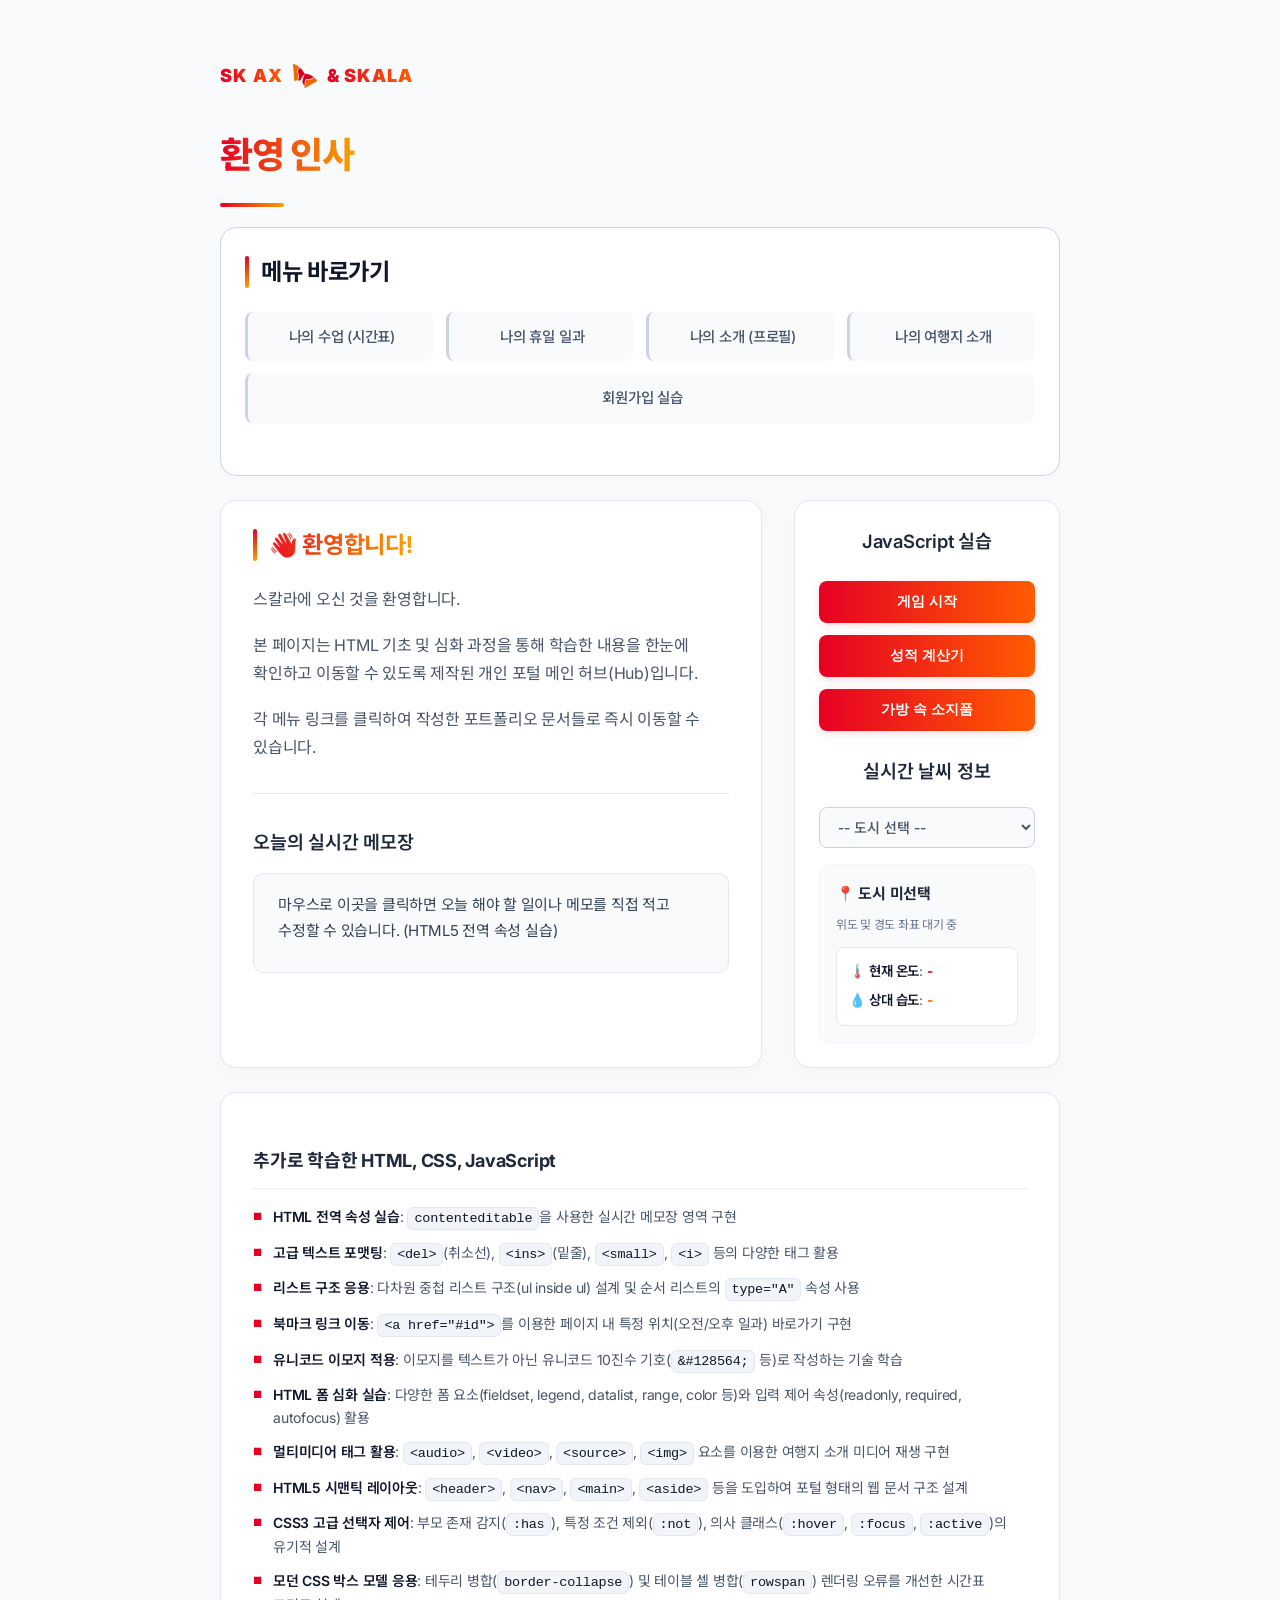
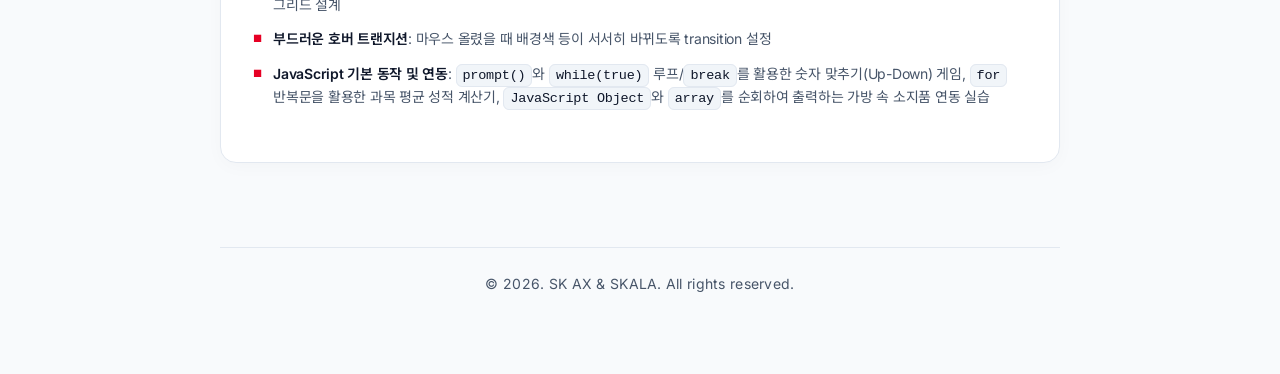
==== commit 7f31c275: "feat: add JS assignments and Weather API module" ====
--- a/html/index.html
+++ b/html/index.html
@@ -5,6 +5,10 @@
   <meta name="viewport" content="width=device-width, initial-scale=1.0">
   <title>Welcome SKALA</title>
   <link rel="stylesheet" href="../css/style.css">
+  <script src="../script/unDown.js"></script>
+  <script src="../script/grade.js"></script>
+  <script src="../script/bag.js"></script>
+  <script type="module" src="../script/realtimeInfo.js"></script>
 </head>
 <body>
   <div class="container">
@@ -49,26 +53,59 @@
 
     <!-- 사이드바 부가 기술 소개 -->
     <aside>
-      <h3>추가로 학습한 HTML & CSS</h3>
-      <ul>
-        <li><strong>HTML 전역 속성 실습</strong>: <code>contenteditable</code>을 사용한 실시간 메모장 영역 구현</li>
-        <li><strong>고급 텍스트 포맷팅</strong>: <code>&lt;del&gt;</code>(취소선), <code>&lt;ins&gt;</code>(밑줄), <code>&lt;small&gt;</code>, <code>&lt;i&gt;</code> 등의 다양한 태그 활용</li>
-        <li><strong>리스트 구조 응용</strong>: 다차원 중첩 리스트 구조(ul inside ul) 설계 및 순서 리스트의 <code>type="A"</code> 속성 사용</li>
-        <li><strong>북마크 링크 이동</strong>: <code>&lt;a href="#id"&gt;</code>를 이용한 페이지 내 특정 위치(오전/오후 일과) 바로가기 구현</li>
-        <li><strong>유니코드 이모지 적용</strong>: 이모지를 텍스트가 아닌 유니코드 10진수 기호(<code>&amp;#128564;</code> 등)로 작성하는 기술 학습</li>
-        <li><strong>HTML 폼 심화 실습</strong>: 다양한 폼 요소(fieldset, legend, datalist, range, color 등)와 입력 제어 속성(readonly, required, autofocus) 활용</li>
-        <li><strong>멀티미디어 태그 활용</strong>: <code>&lt;audio&gt;</code>, <code>&lt;video&gt;</code>, <code>&lt;source&gt;</code>, <code>&lt;img&gt;</code> 요소를 이용한 여행지 소개 미디어 재생 구현</li>
-        <li><strong>HTML5 시맨틱 레이아웃</strong>: <code>&lt;header&gt;</code>, <code>&lt;nav&gt;</code>, <code>&lt;main&gt;</code>, <code>&lt;aside&gt;</code> 등을 도입하여 포털 형태의 웹 문서 구조 설계</li>
-        <li><strong>CSS3 고급 선택자 제어</strong>: 부모 존재 감지(<code>:has</code>), 특정 조건 제외(<code>:not</code>), 의사 클래스(<code>:hover</code>, <code>:focus</code>, <code>:active</code>)의 유기적 설계</li>
-        <li><strong>모던 CSS 박스 모델 응용</strong>: 테두리 병합(<code>border-collapse</code>) 및 테이블 셀 병합(<code>rowspan</code>) 렌더링 오류를 개선한 시간표 그리드 설계</li>
-        <li><strong>부드러운 호버 트랜지션</strong>: 마우스 올렸을 때 배경색 등이 서서히 바뀌도록 transition 설정</li>
-      </ul>
+      <h3>JavaScript 실습</h3>
+      <button onclick="startGame()">게임 시작</button>
+      <button onclick="calculateGrade()">성적 계산기</button>
+      <button onclick="showMyBag()">가방 속 소지품</button>
+
+      <!-- 실시간 날씨 위젯 -->
+      <div class="weather-widget">
+        <h3 style="margin-top: 24px;">실시간 날씨 정보</h3>
+        <select id="city-select" class="weather-select">
+          <option value="">-- 도시 선택 --</option>
+          <option value="current">📍 내 현재 위치 (GPS)</option>
+          <option value="seoul">서울 (대한민국)</option>
+          <option value="tokyo">도쿄 (일본)</option>
+          <option value="hamilton">해밀턴 (뉴질랜드)</option>
+          <option value="danang">다낭 (베트남)</option>
+          <option value="hongkong">홍콩 (중국)</option>
+        </select>
+        
+        <div id="weather-box">
+          <div class="weather-info">
+            <h4 id="weather-city-name">📍 도시 미선택</h4>
+            <p class="coordinates" id="weather-coordinates">위도 및 경도 좌표 대기 중</p>
+            <div class="weather-metrics">
+              <p>🌡️ <strong>현재 온도</strong>: <span class="temp" id="weather-temp">-</span></p>
+              <p>💧 <strong>상대 습도</strong>: <span class="humidity" id="weather-humidity">-</span></p>
+            </div>
+          </div>
+        </div>
+      </div>
     </aside>
   </div>
 
+  <!-- 하단 추가 학습 내용 영역 (가로 전체 너비 확보 및 불균형 레이아웃 해소) -->
+  <section class="additional-learning">
+    <h3>추가로 학습한 HTML, CSS, JavaScript</h3>
+    <ul>
+      <li><strong>HTML 전역 속성 실습</strong>: <code>contenteditable</code>을 사용한 실시간 메모장 영역 구현</li>
+      <li><strong>고급 텍스트 포맷팅</strong>: <code>&lt;del&gt;</code>(취소선), <code>&lt;ins&gt;</code>(밑줄), <code>&lt;small&gt;</code>, <code>&lt;i&gt;</code> 등의 다양한 태그 활용</li>
+      <li><strong>리스트 구조 응용</strong>: 다차원 중첩 리스트 구조(ul inside ul) 설계 및 순서 리스트의 <code>type="A"</code> 속성 사용</li>
+      <li><strong>북마크 링크 이동</strong>: <code>&lt;a href="#id"&gt;</code>를 이용한 페이지 내 특정 위치(오전/오후 일과) 바로가기 구현</li>
+      <li><strong>유니코드 이모지 적용</strong>: 이모지를 텍스트가 아닌 유니코드 10진수 기호(<code>&amp;#128564;</code> 등)로 작성하는 기술 학습</li>
+      <li><strong>HTML 폼 심화 실습</strong>: 다양한 폼 요소(fieldset, legend, datalist, range, color 등)와 입력 제어 속성(readonly, required, autofocus) 활용</li>
+      <li><strong>멀티미디어 태그 활용</strong>: <code>&lt;audio&gt;</code>, <code>&lt;video&gt;</code>, <code>&lt;source&gt;</code>, <code>&lt;img&gt;</code> 요소를 이용한 여행지 소개 미디어 재생 구현</li>
+      <li><strong>HTML5 시맨틱 레이아웃</strong>: <code>&lt;header&gt;</code>, <code>&lt;nav&gt;</code>, <code>&lt;main&gt;</code>, <code>&lt;aside&gt;</code> 등을 도입하여 포털 형태의 웹 문서 구조 설계</li>
+      <li><strong>CSS3 고급 선택자 제어</strong>: 부모 존재 감지(<code>:has</code>), 특정 조건 제외(<code>:not</code>), 의사 클래스(<code>:hover</code>, <code>:focus</code>, <code>:active</code>)의 유기적 설계</li>
+      <li><strong>모던 CSS 박스 모델 응용</strong>: 테두리 병합(<code>border-collapse</code>) 및 테이블 셀 병합(<code>rowspan</code>) 렌더링 오류를 개선한 시간표 그리드 설계</li>
+      <li><strong>부드러운 호버 트랜지션</strong>: 마우스 올렸을 때 배경색 등이 서서히 바뀌도록 transition 설정</li>
+      <li><strong>JavaScript 기본 동작 및 연동</strong>: <code>prompt()</code>와 <code>while(true)</code> 루프/<code>break</code>를 활용한 숫자 맞추기(Up-Down) 게임, <code>for</code> 반복문을 활용한 과목 평균 성적 계산기, <code>JavaScript Object</code>와 <code>array</code>를 순회하여 출력하는 가방 속 소지품 연동 실습</li>
+    </ul>
+  </section>
+
   <!-- 하단 푸터 -->
   <footer>
-    <hr>
     <p>© 2026. SK AX &amp; SKALA. All rights reserved.</p>
   </footer>
 
--- a/css/style.css
+++ b/css/style.css
@@ -24,11 +24,16 @@
   letter-spacing: -0.015em;
   font-size: 16px;
   word-break: keep-all;
-  
-  /* 페이지 폭이 늘어나도 1000px로 고정되어 정돈되어 보이게 설정 */
-  max-width: 1000px;
-  margin: 0 auto;
+}
+
+/* 과제 9 (미션 2): 모든 콘텐츠를 감싸고 가운데 정렬하는 컨테이너 스타일 정의 */
+.container {
+  width: 100%;
+  max-width: 1000px; /* 페이지 폭이 늘어나도 1000px로 고정되어 정돈되어 보이게 설정 */
+  margin: 0 auto;    /* 화면 정중앙 배치 */
   padding: 60px 80px; /* 모니터가 커도 너무 빽빽해 보이지 않게 좌우 패딩을 넓게 줌 */
+  display: flex;
+  flex-direction: column;
 }
 
 /* --- 3. 공통 콘텐츠 레이아웃 카드 구성 (main, aside 등) --- */
@@ -50,12 +55,157 @@
 
 aside {
   background-color: #ffffff;
-  padding: 28px;
+  padding: 24px; /* 사이드바의 좁은 폭을 고려하여 좌우 패딩 최적화 */
   border-radius: 16px;
-  border: 1px solid #cbd5e1; /* 사이드바 테두리는 조금 더 회색으로 연하게 처리 */
+  border: 1px solid #e2e8f0; /* main과 동일한 부드러운 테두리선 */
   margin-bottom: 24px;
   font-size: 14.5px;
-  box-shadow: 0 2px 12px -1px rgba(15, 23, 42, 0.02);
+  box-shadow: 0 4px 20px -2px rgba(15, 23, 42, 0.03); /* main과 동일한 부드러운 그림자 */
+  
+  /* 데스크톱에서 main 높이에 맞춰 늘어날 때 내부 콘텐츠를 수직 중앙 정렬 */
+  display: flex;
+  flex-direction: column;
+  justify-content: center;
+}
+
+aside h3 {
+  margin-top: 0; /* flex 중앙 정렬 오차 방지를 위해 위쪽 마진 초기화 */
+  text-align: center;
+}
+
+/* --- SK AX 스타일의 JavaScript 실습 버튼 정의 --- */
+aside button {
+  display: block;
+  width: 100%;
+  padding: 12px 16px;
+  margin-top: 12px;
+  background: linear-gradient(90deg, #E60024, #FF5C00); /* SK AX 그라데이션 적용 */
+  color: #ffffff;
+  border: none;
+  border-radius: 8px;
+  font-size: 14px;
+  font-weight: 700;
+  cursor: pointer;
+  box-shadow: 0 2px 8px rgba(230, 0, 36, 0.15);
+  transition: all 0.3s cubic-bezier(0.16, 1, 0.3, 1);
+  text-align: center;
+}
+
+aside button:hover {
+  transform: translateY(-2px); /* 호버 시 위로 약간 들리는 효과 */
+  box-shadow: 0 6px 16px rgba(230, 0, 36, 0.25);
+  filter: brightness(1.08);
+}
+
+aside button:active {
+  transform: translateY(0); /* 클릭했을 때 꾹 눌리는 물리 효과 */
+}
+
+/* --- 실시간 날씨 위젯 스타일링 --- */
+.weather-widget {
+  width: 100%;
+  display: flex;
+  flex-direction: column;
+}
+
+.weather-select {
+  width: 100%;
+  padding: 10px 14px;
+  border-radius: 8px;
+  border: 1px solid #cbd5e1;
+  background-color: #f8fafc;
+  color: #475569;
+  font-size: 14px;
+  font-weight: 500;
+  margin-top: 8px;
+  outline: none;
+  cursor: pointer;
+  transition: all 0.3s ease;
+}
+
+.weather-select:focus {
+  border-color: #E60024; /* SK Red 색상 적용 */
+  box-shadow: 0 0 0 3px rgba(230, 0, 36, 0.1);
+}
+
+#weather-box {
+  margin-top: 16px;
+  background-color: #f8fafc;
+  border-radius: 10px;
+  padding: 16px;
+  font-size: 13.5px;
+  border: 1px solid #f1f5f9;
+  min-height: 100px;
+  display: flex;
+  flex-direction: column;
+  justify-content: center;
+  align-items: center;
+  text-align: center;
+}
+
+#weather-box .placeholder-msg {
+  color: #94a3b8;
+  font-style: italic;
+  margin: 0;
+}
+
+#weather-box .weather-info {
+  width: 100%;
+  text-align: left;
+}
+
+#weather-box .weather-info h4 {
+  font-size: 15px;
+  font-weight: 700;
+  color: #1e293b;
+  margin-top: 0;
+  margin-bottom: 6px;
+}
+
+#weather-box .weather-info .coordinates {
+  font-size: 12px;
+  color: #64748b;
+  margin-bottom: 12px;
+}
+
+#weather-box .weather-info .loading {
+  color: #E60024;
+  font-weight: 600;
+  text-align: center;
+  margin: 12px 0;
+  animation: pulse 1.5s infinite ease-in-out;
+}
+
+#weather-box .weather-metrics {
+  background-color: #ffffff;
+  padding: 12px;
+  border-radius: 8px;
+  border: 1px solid #e2e8f0;
+}
+
+#weather-box .weather-metrics p {
+  margin-bottom: 6px;
+  color: #475569;
+  font-size: 13.5px;
+}
+
+#weather-box .weather-metrics p:last-child {
+  margin-bottom: 0;
+}
+
+#weather-box .weather-metrics .temp {
+  color: #E60024; /* 온도는 SK Red */
+  font-weight: 700;
+}
+
+#weather-box .weather-metrics .humidity {
+  color: #FF5C00; /* 습도는 SK Orange */
+  font-weight: 700;
+}
+
+@keyframes pulse {
+  0%, 100% { opacity: 0.6; }
+  50% { opacity: 1; }
 }
 
 aside ul {
@@ -130,7 +280,6 @@
   border-radius: 0 !important;
   box-shadow: none !important;
   margin: 0 !important;
-  style: vertical-align: middle;
 }
 
 /* 뒤로가기 링크 스타일 */
@@ -698,17 +847,17 @@
 .content-layout {
   display: flex;
   gap: 32px;
-  align-items: flex-start;
+  align-items: stretch; /* 데스크톱에서 main과 aside의 높이가 같게 정렬 */
   margin-bottom: 24px;
 }
 
 .content-layout main {
-  flex: 3; /* 본문이 더 많은 너비(75%)를 차지하도록 설정 */
+  flex: 2.2; /* 본문 비율 조절 (약 69%) */
   margin-bottom: 0 !important;
 }
 
 .content-layout aside {
-  flex: 1; /* 사이드바는 남은 영역(25%)을 차지하도록 설정 */
+  flex: 1; /* 사이드바 비율 조절 (약 31%)로 실습 버튼 텍스트 줄바꿈 방지 */
   margin-top: 0 !important;
   margin-bottom: 0 !important;
 }
@@ -755,11 +904,84 @@
   border-color: #cbd5e1;
 }
 
+/* --- 하단 추가 학습 내용 영역 카드 스타일링 --- */
+.additional-learning {
+  background-color: #ffffff;
+  padding: 24px 32px; /* main과 동일한 패딩으로 일치 */
+  border-radius: 16px;
+  border: 1px solid #e2e8f0; /* main과 동일한 부드러운 테두리선 */
+  margin-bottom: 24px;
+  font-size: 14.5px;
+  box-shadow: 0 4px 20px -2px rgba(15, 23, 42, 0.03); /* main과 동일한 부드러운 그림자 */
+}
+
+.additional-learning h3 {
+  font-size: 18px;
+  font-weight: 700;
+  color: #1e293b;
+  border-bottom: 2px solid #f1f5f9;
+  padding-bottom: 12px;
+  margin-bottom: 16px;
+}
+
+.additional-learning ul {
+  list-style: none;
+  padding-left: 0;
+  margin-top: 16px;
+}
+
+.additional-learning li {
+  position: relative;
+  padding-left: 20px;
+  margin-bottom: 12px;
+  color: #475569;
+  font-size: 14px;
+  line-height: 1.6;
+}
+
+.additional-learning li::before {
+  content: '■';
+  position: absolute;
+  left: 0;
+  top: 2px;
+  color: #E60024; /* SK Red 색상 적용 */
+  font-size: 10px;
+}
+
 /* 미션5: 스마트폰 크기 대응 (786px 이하 반응형 웹 디자인) */
 @media (max-width: 786px) {
   /* 1) index.html: 본문이랑 사이드바를 세로 1줄로 정렬 */
   .content-layout {
     flex-direction: column;
+    align-items: stretch; /* 모바일(1열) 시 자식 요소들이 가로 전체 너비를 채우도록 설정 */
+  }
+
+  /* 모바일(1열) 환경에서 사이드바 내부 실습 버튼들을 가로 행(Row) 정렬 */
+  aside {
+    flex-direction: row !important;
+    flex-wrap: wrap;
+    gap: 10px;
+    justify-content: center;
+    align-items: center;
+    padding: 20px 24px !important;
+  }
+
+  aside h3 {
+    width: 100%;
+    text-align: center;
+    margin-bottom: 4px;
+  }
+
+  aside button {
+    flex: 1;
+    min-width: 140px;
+    margin-top: 0 !important; /* 모바일에서는 위쪽 여백 제거 */
+  }
+
+  /* 모바일(1열) 환경에서 날씨 위젯이 가로 전체를 차지하며 세로 배치되도록 설정 */
+  .weather-widget {
+    width: 100%;
+    margin-top: 16px;
   }
   
   /* 1) index.html: 메뉴들도 세로 1줄로 배치 */
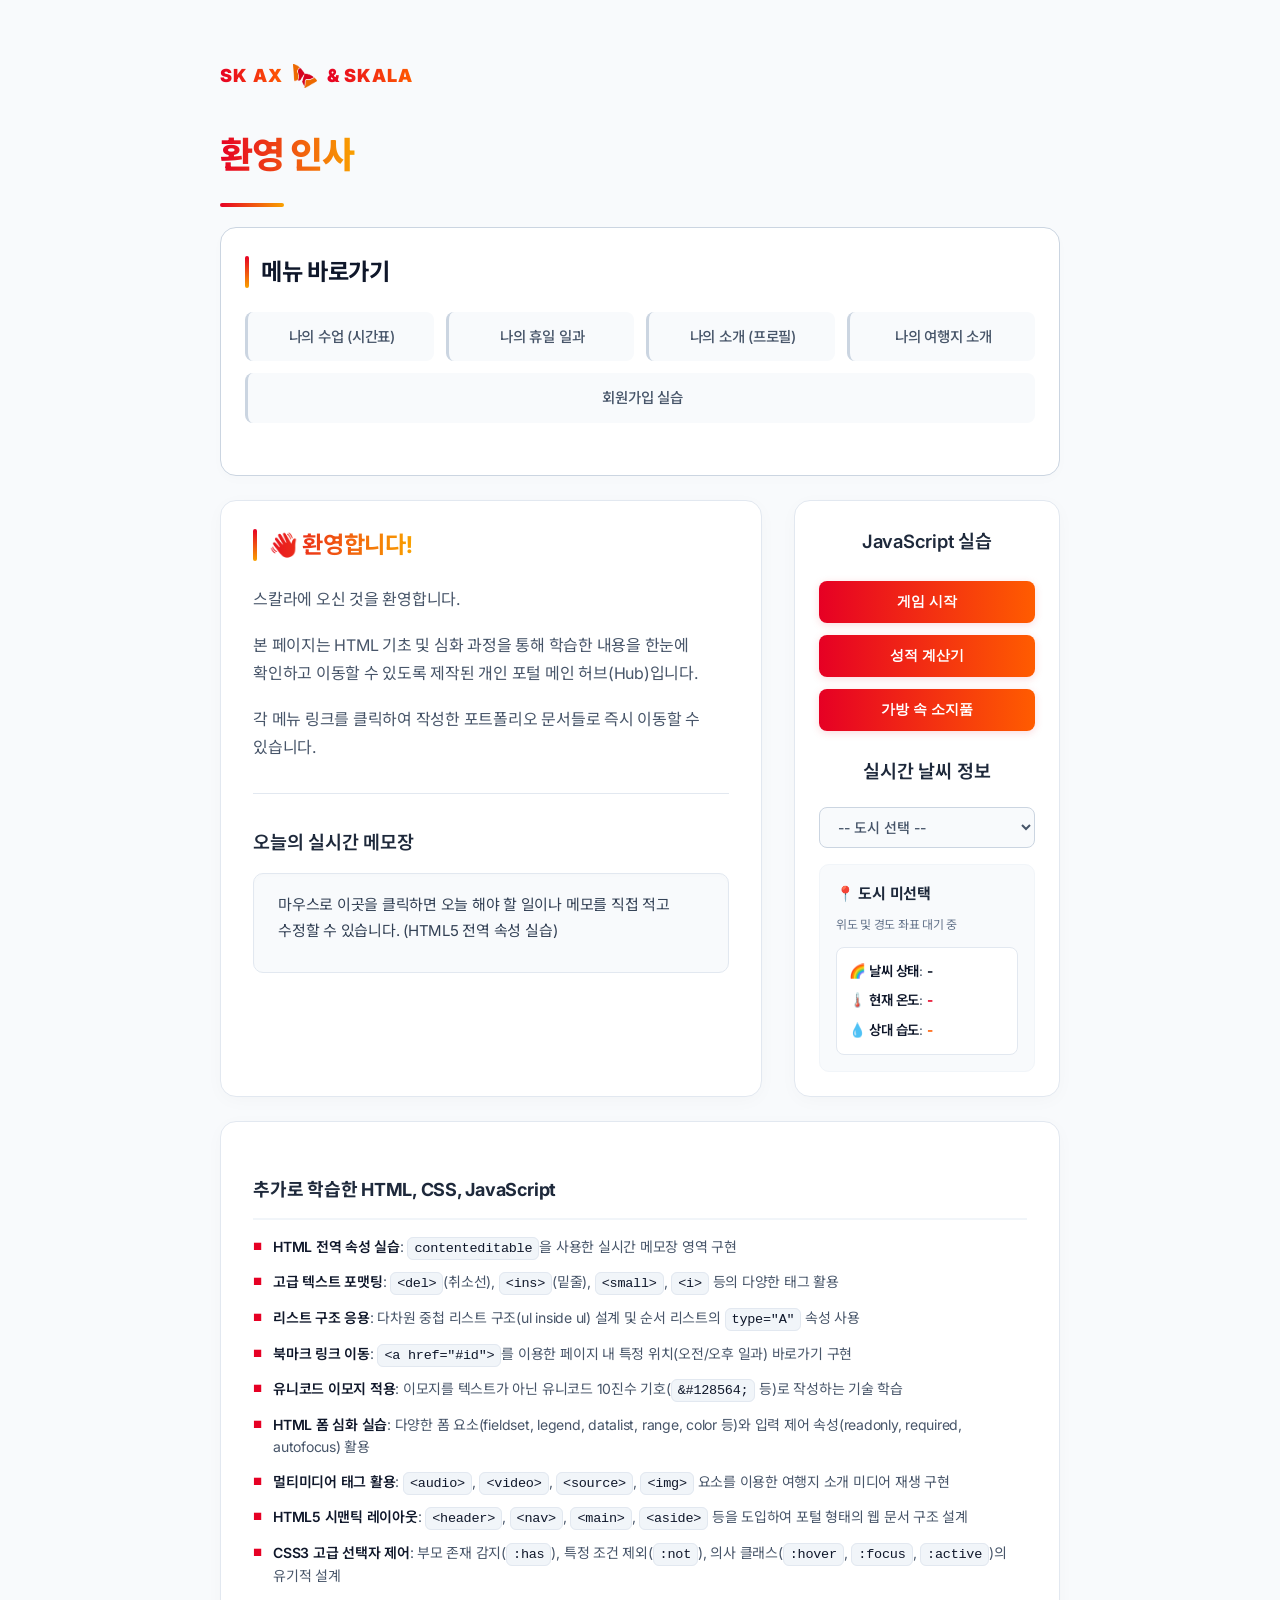
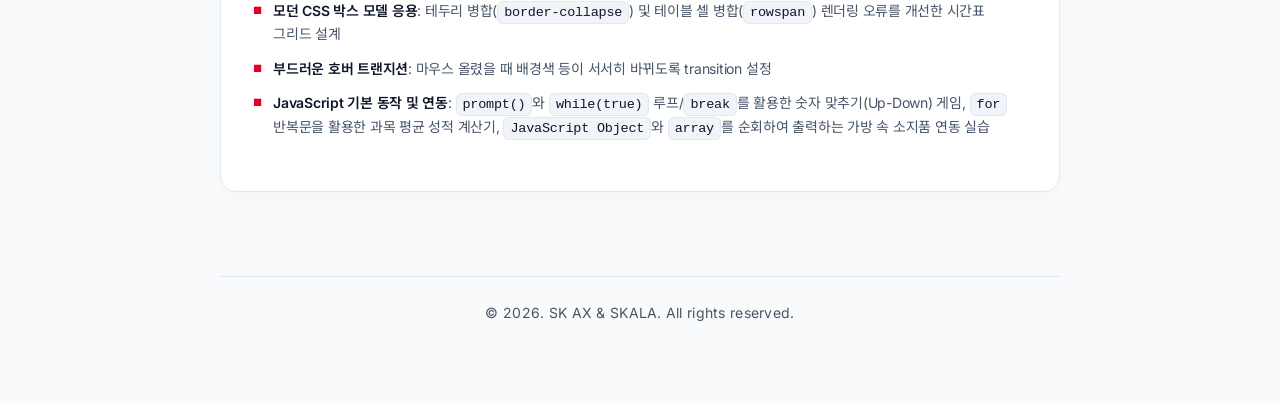
==== commit 4ab89a16: "feat: add localStorage persistence and weather code decoding for 100pt rubric" ====
--- a/html/index.html
+++ b/html/index.html
@@ -76,6 +76,7 @@
             <h4 id="weather-city-name">📍 도시 미선택</h4>
             <p class="coordinates" id="weather-coordinates">위도 및 경도 좌표 대기 중</p>
             <div class="weather-metrics">
+              <p>🌈 <strong>날씨 상태</strong>: <span class="state" id="weather-state">-</span></p>
               <p>🌡️ <strong>현재 온도</strong>: <span class="temp" id="weather-temp">-</span></p>
               <p>💧 <strong>상대 습도</strong>: <span class="humidity" id="weather-humidity">-</span></p>
             </div>
--- a/css/style.css
+++ b/css/style.css
@@ -191,6 +191,11 @@
 
 #weather-box .weather-metrics p:last-child {
   margin-bottom: 0;
+}
+
+#weather-box .weather-metrics .state {
+  color: #0f172a; /* 상태는 어두운 Charcoal 색상 */
+  font-weight: 700;
 }
 
 #weather-box .weather-metrics .temp {
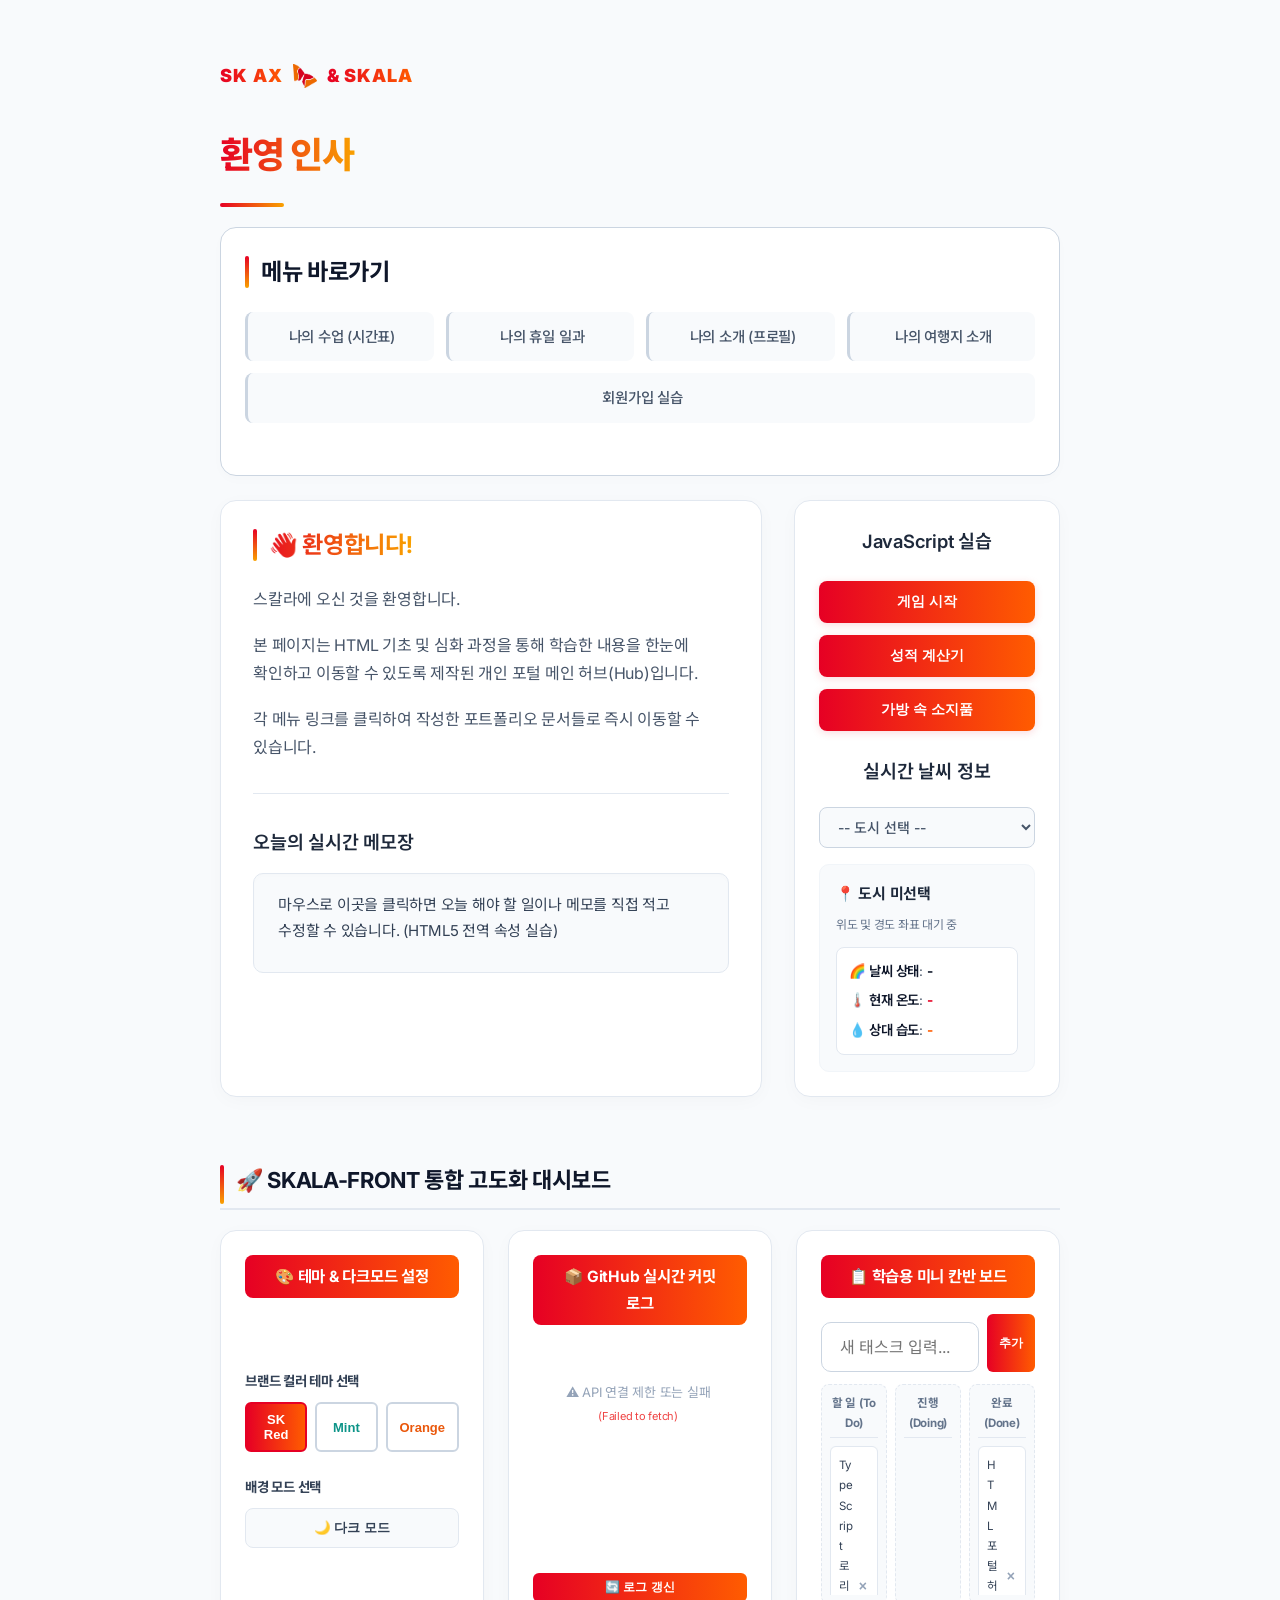
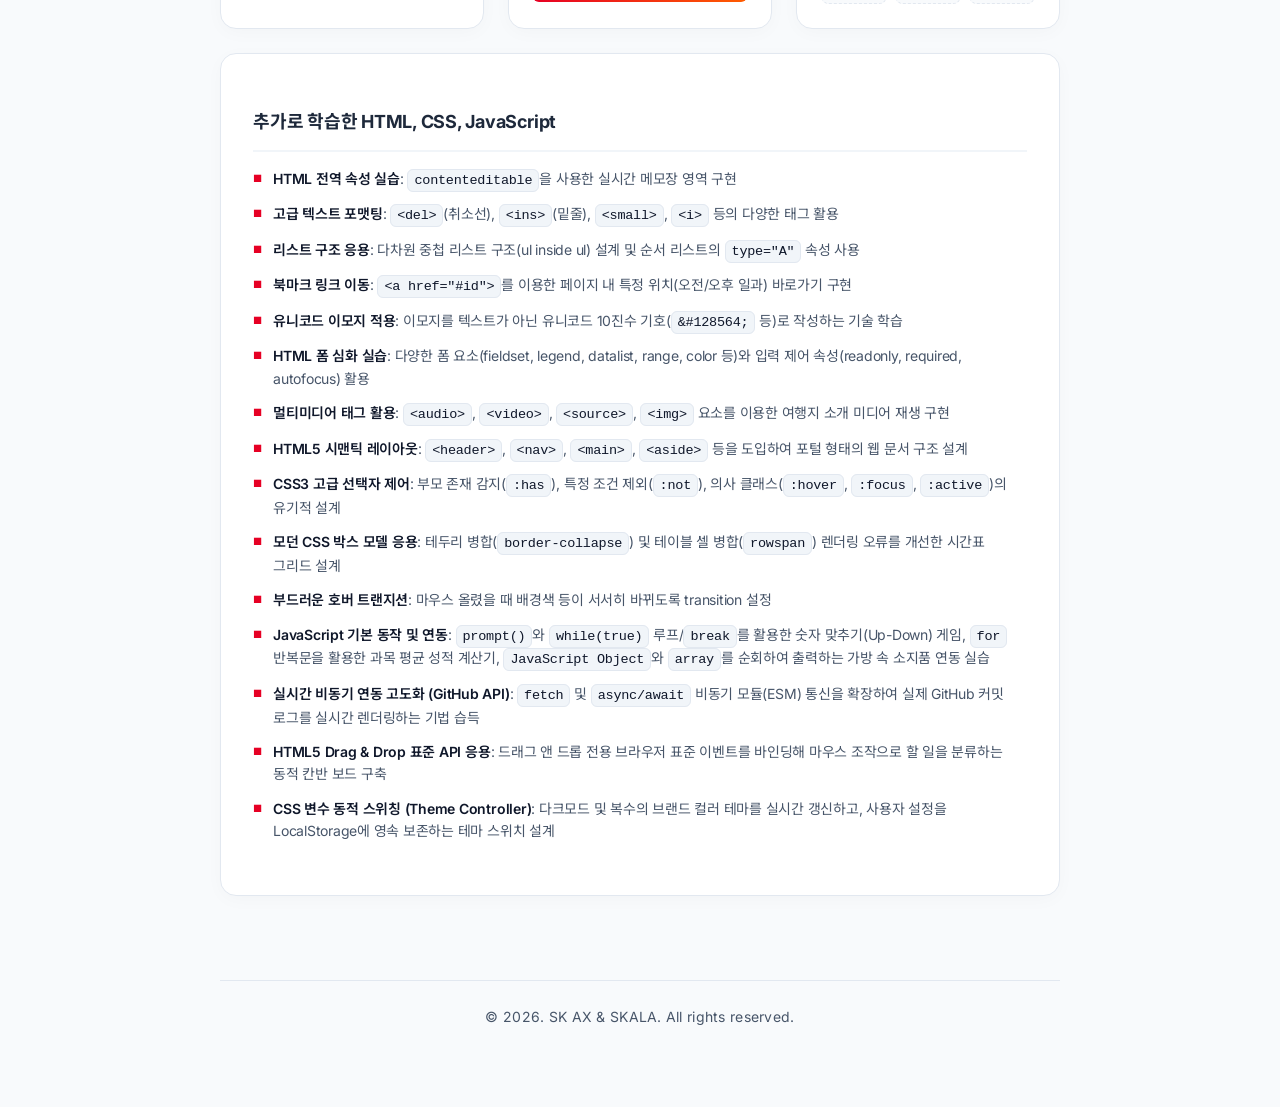
==== commit d25a49e2: "feat: 대시보드 추가 학습 기능 구현 및 전 서브페이지 다크모드 대응 보완" ====
--- a/html/index.html
+++ b/html/index.html
@@ -4,11 +4,13 @@
   <meta charset="UTF-8">
   <meta name="viewport" content="width=device-width, initial-scale=1.0">
   <title>Welcome SKALA</title>
-  <link rel="stylesheet" href="../css/style.css">
+  <link rel="stylesheet" href="../css/style.css?v=20260719-01">
+  <script src="../script/themeLoader.js"></script>
   <script src="../script/unDown.js"></script>
   <script src="../script/grade.js"></script>
   <script src="../script/bag.js"></script>
   <script type="module" src="../script/realtimeInfo.js"></script>
+  <script type="module" src="../script/advancedDashboard.js"></script>
 </head>
 <body>
   <div class="container">
@@ -65,26 +67,102 @@
           <option value="">-- 도시 선택 --</option>
           <option value="current">📍 내 현재 위치 (GPS)</option>
           <option value="seoul">서울 (대한민국)</option>
+          <option value="busan">부산 (대한민국)</option>
+          <option value="jeju">제주 (대한민국)</option>
           <option value="tokyo">도쿄 (일본)</option>
+          <option value="london">런던 (영국)</option>
+          <option value="paris">파리 (프랑스)</option>
+          <option value="newyork">뉴욕 (미국)</option>
+          <option value="sydney">시드니 (호주)</option>
           <option value="hamilton">해밀턴 (뉴질랜드)</option>
           <option value="danang">다낭 (베트남)</option>
           <option value="hongkong">홍콩 (중국)</option>
         </select>
         
         <div id="weather-box">
-          <div class="weather-info">
-            <h4 id="weather-city-name">📍 도시 미선택</h4>
-            <p class="coordinates" id="weather-coordinates">위도 및 경도 좌표 대기 중</p>
-            <div class="weather-metrics">
-              <p>🌈 <strong>날씨 상태</strong>: <span class="state" id="weather-state">-</span></p>
-              <p>🌡️ <strong>현재 온도</strong>: <span class="temp" id="weather-temp">-</span></p>
-              <p>💧 <strong>상대 습도</strong>: <span class="humidity" id="weather-humidity">-</span></p>
+          <!-- 1. 로딩 표시 영역 (기본 숨김) -->
+          <div id="weather-loading" class="weather-loading-container">
+            <div class="spinner"></div>
+            <p>실시간 날씨 로딩 중... ⏳</p>
+          </div>
+
+          <!-- 2. 실제 날씨 표시 영역 -->
+          <div id="weather-display" class="weather-display-container">
+            <div class="weather-info">
+              <h4 id="weather-city-name">📍 도시 미선택</h4>
+              <p class="coordinates" id="weather-coordinates">위도 및 경도 좌표 대기 중</p>
+              <div class="weather-metrics">
+                <p>🌈 <strong>날씨 상태</strong>: <span class="state" id="weather-state">-</span></p>
+                <p>🌡️ <strong>현재 온도</strong>: <span class="temp" id="weather-temp">-</span></p>
+                <p>💧 <strong>상대 습도</strong>: <span class="humidity" id="weather-humidity">-</span></p>
+              </div>
             </div>
           </div>
         </div>
       </div>
     </aside>
   </div>
+
+  <!-- 💡 고도화 기능 3종 대시보드 영역 -->
+  <section class="advanced-dashboard-section">
+    <h2>🚀 SKALA-FRONT 통합 고도화 대시보드</h2>
+    <div class="advanced-grid">
+      <!-- [기능 1] 실시간 테마 / 다크모드 컨트롤러 -->
+      <div class="advanced-card">
+        <h3>🎨 테마 & 다크모드 설정</h3>
+        <div class="theme-controller-widget">
+          <div class="theme-row">
+            <span>브랜드 컬러 테마 선택</span>
+            <div class="theme-btn-group">
+              <button class="theme-btn" data-theme="sk-red">SK Red</button>
+              <button class="theme-btn" data-theme="mint">Mint</button>
+              <button class="theme-btn" data-theme="orange">Orange</button>
+            </div>
+          </div>
+          <div class="theme-row" style="margin-top: 8px;">
+            <span>배경 모드 선택</span>
+            <button id="dark-mode-toggle" class="theme-toggle-btn">🌙 다크 모드</button>
+          </div>
+        </div>
+      </div>
+
+      <!-- [기능 2] GitHub 실시간 커밋 로그 위젯 -->
+      <div class="advanced-card">
+        <h3>📦 GitHub 실시간 커밋 로그</h3>
+        <div class="commit-widget">
+          <div id="commit-list" class="commit-container">
+            <!-- JS 비동기 호출을 통해 커밋 정보가 렌더링됩니다. -->
+          </div>
+          <button id="refresh-commits-btn" class="kanban-btn" style="margin-top: 12px; width: 100%;">🔄 로그 갱신</button>
+        </div>
+      </div>
+
+      <!-- [기능 3] HTML5 Drag & Drop 칸반 보드 -->
+      <div class="advanced-card">
+        <h3>📋 학습용 미니 칸반 보드</h3>
+        <div class="kanban-widget">
+          <div class="kanban-input-group">
+            <input type="text" id="new-task-input" class="kanban-input" placeholder="새 태스크 입력..." maxlength="25">
+            <button id="add-task-btn" class="kanban-btn">추가</button>
+          </div>
+          <div class="kanban-columns">
+            <div class="kanban-col">
+              <h4>할 일 (To Do)</h4>
+              <div id="todo-list" class="kanban-list"></div>
+            </div>
+            <div class="kanban-col">
+              <h4>진행 (Doing)</h4>
+              <div id="doing-list" class="kanban-list"></div>
+            </div>
+            <div class="kanban-col">
+              <h4>완료 (Done)</h4>
+              <div id="done-list" class="kanban-list"></div>
+            </div>
+          </div>
+        </div>
+      </div>
+    </div>
+  </section>
 
   <!-- 하단 추가 학습 내용 영역 (가로 전체 너비 확보 및 불균형 레이아웃 해소) -->
   <section class="additional-learning">
@@ -102,6 +180,9 @@
       <li><strong>모던 CSS 박스 모델 응용</strong>: 테두리 병합(<code>border-collapse</code>) 및 테이블 셀 병합(<code>rowspan</code>) 렌더링 오류를 개선한 시간표 그리드 설계</li>
       <li><strong>부드러운 호버 트랜지션</strong>: 마우스 올렸을 때 배경색 등이 서서히 바뀌도록 transition 설정</li>
       <li><strong>JavaScript 기본 동작 및 연동</strong>: <code>prompt()</code>와 <code>while(true)</code> 루프/<code>break</code>를 활용한 숫자 맞추기(Up-Down) 게임, <code>for</code> 반복문을 활용한 과목 평균 성적 계산기, <code>JavaScript Object</code>와 <code>array</code>를 순회하여 출력하는 가방 속 소지품 연동 실습</li>
+      <li><strong>실시간 비동기 연동 고도화 (GitHub API)</strong>: <code>fetch</code> 및 <code>async/await</code> 비동기 모듈(ESM) 통신을 확장하여 실제 GitHub 커밋 로그를 실시간 렌더링하는 기법 습득</li>
+      <li><strong>HTML5 Drag & Drop 표준 API 응용</strong>: 드래그 앤 드롭 전용 브라우저 표준 이벤트를 바인딩해 마우스 조작으로 할 일을 분류하는 동적 칸반 보드 구축</li>
+      <li><strong>CSS 변수 동적 스위칭 (Theme Controller)</strong>: 다크모드 및 복수의 브랜드 컬러 테마를 실시간 갱신하고, 사용자 설정을 LocalStorage에 영속 보존하는 테마 스위치 설계</li>
     </ul>
   </section>
 
--- a/css/style.css
+++ b/css/style.css
@@ -16,6 +16,9 @@
 }
 
 /* --- 2. 기본 문서 환경 및 정렬 (가운데 정렬 설정) --- */
+html {
+  height: 100%;
+}
 body {
   font-family: 'Inter', 'Noto Sans KR', -apple-system, BlinkMacSystemFont, "Segoe UI", Roboto, sans-serif;
   background-color: #f8fafc; /* 바탕은 약간 밝은 회색 톤으로 설정 */
@@ -24,6 +27,7 @@
   letter-spacing: -0.015em;
   font-size: 16px;
   word-break: keep-all;
+  min-height: 100vh; /* 화면 높이 전체를 꽉 채우도록 보장 */
 }
 
 /* 과제 9 (미션 2): 모든 콘텐츠를 감싸고 가운데 정렬하는 컨테이너 스타일 정의 */
@@ -213,6 +217,50 @@
   50% { opacity: 1; }
 }
 
+/* --- 로딩 스피너 및 컨테이너 스타일 --- */
+.weather-loading-container {
+  display: none; /* 기본 숨김 */
+  flex-direction: column;
+  justify-content: center;
+  align-items: center;
+  width: 100%;
+  height: 100%;
+  min-height: 140px;
+}
+
+.spinner {
+  width: 30px;
+  height: 30px;
+  border: 3px solid rgba(230, 0, 36, 0.1);
+  border-radius: 50%;
+  border-top-color: #E60024; /* SK Red */
+  animation: spin 1s linear infinite;
+  margin-bottom: 12px;
+}
+
+.weather-loading-container p {
+  color: #64748b;
+  font-size: 13px;
+  font-weight: 500;
+  margin: 0;
+  animation: pulse 1.5s infinite ease-in-out;
+}
+
+@keyframes spin {
+  to { transform: rotate(360deg); }
+}
+
+/* 페이드인 전환 효과 */
+.weather-display-container {
+  width: 100%;
+  animation: fadeIn 0.4s ease-out;
+}
+
+@keyframes fadeIn {
+  from { opacity: 0; transform: translateY(4px); }
+  to { opacity: 1; transform: translateY(0); }
+}
+
 aside ul {
   list-style: none; /* 리스트 앞에 동그라미 기호 없앰 */
   padding-left: 0;
@@ -612,13 +660,19 @@
   cursor: pointer;
 }
 
-/* 자바스크립트 대신 CSS 선택자 :has를 사용해서 마우스를 올린 과목과 같은 과목이 모두 강조되도록 처리 */
 table:has(.course-python:hover) .course-python,
 table:has(.course-smart-data:hover) .course-smart-data,
 table:has(.course-statistics:hover) .course-statistics,
 table:has(.course-prompt:hover) .course-prompt,
 table:has(.course-transformer:hover) .course-transformer,
-table:has(.course-project:hover) .course-project {
+table:has(.course-project:hover) .course-project,
+table:has(.course-java:hover) .course-java,
+table:has(.course-msa:hover) .course-msa,
+table:has(.course-sllm:hover) .course-sllm,
+table:has(.course-feature:hover) .course-feature,
+table:has(.course-vue:hover) .course-vue,
+table:has(.course-git:hover) .course-git,
+table:has(.course-web:hover) .course-web {
   background-color: #fff1f2 !important;
   color: #E60024 !important;
   cursor: pointer;
@@ -1003,3 +1057,714 @@
     grid-template-columns: 1fr !important;
   }
 }
+
+/* --- 가변 시간표 페이지 스타일링 --- */
+.schedule-controls {
+  display: flex;
+  justify-content: space-between;
+  align-items: center;
+  flex-wrap: wrap;
+  gap: 16px;
+  background-color: #f8fafc;
+  border: 1px solid #e2e8f0;
+  border-radius: 12px;
+  padding: 16px 24px;
+  margin-bottom: 24px;
+  box-shadow: 0 4px 6px -1px rgba(0, 0, 0, 0.05);
+}
+
+.control-group {
+  display: flex;
+  align-items: center;
+  gap: 8px;
+  font-size: 14.5px;
+  font-weight: 600;
+  color: #334155;
+}
+
+.class-dropdown {
+  padding: 8px 12px;
+  border-radius: 6px;
+  border: 1px solid #cbd5e1;
+  background-color: #ffffff;
+  color: #475569;
+  font-size: 14px;
+  font-weight: 500;
+  outline: none;
+  cursor: pointer;
+}
+
+.navigation-group {
+  display: flex;
+  align-items: center;
+  gap: 16px;
+}
+
+.nav-btn {
+  padding: 8px 16px;
+  border-radius: 6px;
+  border: none;
+  background: linear-gradient(90deg, #E60024, #FF5C00); /* SK AX 그라데이션 */
+  color: #ffffff;
+  font-size: 13.5px;
+  font-weight: 700;
+  cursor: pointer;
+  box-shadow: 0 2px 4px rgba(230, 0, 36, 0.1);
+  transition: all 0.2s ease;
+}
+
+.nav-btn:hover:not(:disabled) {
+  transform: translateY(-1px);
+  filter: brightness(1.05);
+}
+
+.nav-btn:active:not(:disabled) {
+  transform: translateY(0);
+}
+
+.nav-btn:disabled {
+  background: #e2e8f0;
+  color: #94a3b8;
+  cursor: not-allowed;
+  box-shadow: none;
+}
+
+.week-label-text {
+  font-size: 15.5px;
+  font-weight: 700;
+  color: #0f172a;
+}
+
+.holiday-cell {
+  background-color: #fef2f2 !important;
+  color: #ef4444 !important;
+  font-weight: bold;
+}
+
+/* 모바일 전용 반응형 레이아웃 덮어쓰기 */
+@media (max-width: 786px) {
+  .schedule-controls {
+    flex-direction: column;
+    align-items: stretch;
+    padding: 16px;
+    gap: 12px;
+  }
+  
+  .control-group, .navigation-group {
+    justify-content: center;
+  }
+  
+  /* 테이블 가로 스크롤 대응 */
+  table {
+    display: block;
+    width: 100% !important;
+    overflow-x: auto;
+    white-space: nowrap;
+  }
+}
+
+/* =======================================================
+   💡 추가 학습 및 고도화 기능 3종 세트 스타일 정의
+   ======================================================= */
+
+/* --- 1. 테마 변수 정의 및 컬러 테마 매핑 --- */
+:root {
+  --primary-gradient: linear-gradient(90deg, #E60024, #FF5C00); /* SK AX Red (Default) */
+  --primary-color: #E60024;
+  --bg-color: #f8fafc;
+  --text-color: #334155;
+  --card-bg: #ffffff;
+  --border-color: #e2e8f0;
+  --shadow-color: rgba(15, 23, 42, 0.03);
+}
+
+/* 컬러 테마 세부 스키마 */
+body.theme-sk-red {
+  --primary-gradient: linear-gradient(90deg, #E60024, #FF5C00);
+  --primary-color: #E60024;
+}
+
+body.theme-mint {
+  --primary-gradient: linear-gradient(90deg, #0d9488, #0ea5e9);
+  --primary-color: #0d9488;
+}
+
+body.theme-orange {
+  --primary-gradient: linear-gradient(90deg, #ea580c, #f59e0b);
+  --primary-color: #ea580c;
+}
+
+/* 테마 스위처 변경에 영향을 받는 요소들에 CSS 변수 적용 */
+aside button, .nav-btn, .advanced-card h3, .theme-btn.active {
+  background: var(--primary-gradient) !important;
+}
+
+.theme-btn.active {
+  border-color: var(--primary-color) !important;
+}
+
+/* --- 2. 다크 모드 (.dark-theme) 전체 덮어쓰기 (Safe Override) --- */
+.dark-theme {
+  --bg-color: #0f172a; /* Slate 900 */
+  --text-color: #cbd5e1; /* Slate 300 */
+  --card-bg: #1e293b; /* Slate 800 */
+  --border-color: #334155; /* Slate 700 */
+  --shadow-color: rgba(0, 0, 0, 0.2);
+  
+  /* 💡 브라우저 내장 폼 컨트롤(달력 팝업, 자동완성, 드롭다운 화살표, 라디오 버튼)까지 다크모드로 변경 */
+  color-scheme: dark !important;
+  background-color: var(--bg-color) !important;
+  color: var(--text-color) !important;
+}
+
+/* 다크모드 시 body 배경색 반전 (중요: html에 적용된 클래스가 body로 전파되지 않는 버그 해결) */
+.dark-theme body {
+  background-color: var(--bg-color) !important;
+  color: var(--text-color) !important;
+}
+
+/* 다크모드 하의 하위 공통 컴포넌트 색상 보정 */
+.dark-theme main, 
+.dark-theme aside, 
+.dark-theme .advanced-card, 
+.dark-theme .additional-learning,
+.dark-theme nav { /* nav 컴포넌트 배경 및 테두리선 보정 추가 */
+  background-color: var(--card-bg) !important;
+  border-color: var(--border-color) !important;
+  box-shadow: 0 4px 20px -2px var(--shadow-color) !important;
+}
+
+.dark-theme h1, 
+.dark-theme h2, 
+.dark-theme h3, 
+.dark-theme h4,
+.dark-theme .brand-text-skala {
+  color: #f1f5f9 !important; /* 거의 흰색 */
+}
+
+.dark-theme p, 
+.dark-theme li,
+.dark-theme td,
+.dark-theme th {
+  color: #cbd5e1 !important;
+}
+
+.dark-theme a {
+  color: #38bdf8 !important; /* 링크는 다크모드에서 식별하기 편한 하늘색 */
+}
+
+.dark-theme a:hover {
+  color: #0ea5e9 !important;
+}
+
+/* 메뉴 바로가기 (nav) 링크 다크모드 가독성 확보 */
+.dark-theme nav a {
+  background-color: #0f172a !important;
+  color: #cbd5e1 !important;
+  border-color: var(--border-color) !important;
+}
+
+.dark-theme nav a:hover {
+  background: var(--primary-gradient) !important;
+  color: #ffffff !important;
+  border-color: transparent !important;
+}
+
+/* 폼 요소 다크모드 완벽 대응 (타입별 선택자 명시도 이슈 우회) */
+.dark-theme input[type="text"],
+.dark-theme input[type="password"],
+.dark-theme input[type="email"],
+.dark-theme input[type="tel"],
+.dark-theme input[type="url"],
+.dark-theme input[type="number"],
+.dark-theme input[type="date"],
+.dark-theme select,
+.dark-theme textarea {
+  background-color: #0f172a !important;
+  color: #f1f5f9 !important;
+  border: 1px solid var(--border-color) !important;
+}
+
+/* readonly(국적) 필드 다크모드 색상 보정 */
+.dark-theme input[readonly] {
+  background-color: #1e293b !important;
+  color: #64748b !important;
+  border-color: var(--border-color) !important;
+}
+
+/* 초기화(reset) 버튼 다크모드 전용 색상 적용 */
+.dark-theme input[type="reset"] {
+  background-color: var(--border-color) !important;
+  color: #cbd5e1 !important;
+}
+
+.dark-theme input[type="reset"]:hover {
+  background-color: #475569 !important;
+  color: #ffffff !important;
+}
+
+.dark-theme input::placeholder, 
+.dark-theme textarea::placeholder {
+  color: #64748b !important;
+}
+
+.dark-theme input:focus, 
+.dark-theme select:focus, 
+.dark-theme textarea:focus {
+  border-color: var(--primary-color) !important;
+  outline: none;
+  box-shadow: 0 0 0 3px rgba(230, 0, 36, 0.15) !important;
+}
+
+/* 회원가입 폼 fieldset/legend/label 다크모드 보정 */
+.dark-theme fieldset {
+  background-color: var(--card-bg) !important;
+  border-color: var(--border-color) !important;
+}
+
+.dark-theme legend {
+  color: #f1f5f9 !important;
+}
+
+.dark-theme label {
+  color: #cbd5e1 !important;
+}
+
+/* 가변 시간표 컨트롤러 다크모드 보정 */
+.dark-theme .schedule-controls {
+  background-color: var(--card-bg) !important;
+  border-color: var(--border-color) !important;
+  box-shadow: none !important;
+}
+
+/* 시간표 테이블 다크모드 격자선 보정 */
+.dark-theme table {
+  background-color: var(--card-bg) !important;
+  border-color: var(--border-color) !important;
+}
+
+.dark-theme th {
+  background-color: #0f172a !important;
+  color: #f1f5f9 !important;
+  border-color: var(--border-color) !important;
+}
+
+.dark-theme td {
+  background-color: var(--card-bg) !important;
+  color: #cbd5e1 !important;
+  border-color: var(--border-color) !important;
+}
+
+.dark-theme td[style*="background-color: #f8fafc"],
+.dark-theme td[style*="background-color: #f1f5f9"] {
+  background-color: #0f172a !important;
+  color: #f1f5f9 !important;
+}
+
+.dark-theme td.holiday-cell {
+  background-color: #7f1d1d !important; /* 다크모드 대체휴일 (진빨강) */
+  color: #fca5a5 !important;
+}
+
+/* --- 가변 시간표 과목별 파스텔 컬러 정의 (Light Mode) --- */
+.course-web { background-color: #eff6ff !important; color: #1e40af !important; }
+.course-python { background-color: #f0fdf4 !important; color: #166534 !important; }
+.course-git, .course-project { background-color: #fdf2f8 !important; color: #9d174d !important; }
+.course-statistics, .course-smart-data { background-color: #fff7ed !important; color: #c2410c !important; }
+.course-prompt { background-color: #faf5ff !important; color: #6b21a8 !important; }
+.course-transformer, .course-sllm { background-color: #ecfeff !important; color: #155e75 !important; }
+.course-java, .course-msa { background-color: #f5f5f4 !important; color: #44403c !important; }
+
+/* --- 가변 시간표 과목별 다크모드 컬러 정의 (Dark Mode) --- */
+.dark-theme .course-web { background-color: #1e3a8a !important; color: #93c5fd !important; }
+.dark-theme .course-python { background-color: #14532d !important; color: #86efac !important; }
+.dark-theme .course-git, .dark-theme .course-project { background-color: #701a75 !important; color: #fbcfe8 !important; }
+.dark-theme .course-statistics, .dark-theme .course-smart-data { background-color: #7c2d12 !important; color: #ffedd5 !important; }
+.dark-theme .course-prompt { background-color: #581c87 !important; color: #e9d5ff !important; }
+.dark-theme .course-transformer, .dark-theme .course-sllm { background-color: #164e63 !important; color: #a5f3fc !important; }
+.dark-theme .course-java, .dark-theme .course-msa { background-color: #292524 !important; color: #d6d3d1 !important; }
+
+.dark-theme tbody td:not(:first-child):not([colspan]):hover {
+  background-color: #312e81 !important; /* 다크모드 호버 피드백 */
+  color: #38bdf8 !important;
+}
+
+/* 여행지 소개 (myTrip.html) 3열 그리드 섹션 및 카드 다크모드 대응 */
+.dark-theme .trip-grid-container section {
+  background-color: var(--card-bg) !important;
+  border-color: var(--border-color) !important;
+  box-shadow: 0 4px 20px -2px var(--shadow-color) !important;
+}
+
+.dark-theme .trip-grid-container section:hover {
+  background-color: #1e293b !important;
+  border-color: var(--border-color) !important;
+}
+
+.dark-theme .trip-card {
+  background-color: var(--card-bg) !important;
+  border-color: var(--border-color) !important;
+  box-shadow: none !important;
+}
+
+.dark-theme .trip-card:hover {
+  background-color: #1e293b !important;
+}
+
+.dark-theme .trip-date {
+  background-color: rgba(255, 255, 255, 0.05) !important;
+  color: #94a3b8 !important;
+}
+
+
+.dark-theme div[contenteditable="true"] {
+  background-color: #0f172a !important;
+  border-color: var(--border-color) !important;
+  color: #f1f5f9 !important;
+}
+
+.dark-theme #weather-box,
+.dark-theme #weather-box .weather-metrics {
+  background-color: #0f172a !important;
+  border-color: var(--border-color) !important;
+}
+
+.dark-theme #weather-box h4,
+.dark-theme #weather-box .state {
+  color: #f1f5f9 !important;
+}
+
+.dark-theme #weather-box .coordinates,
+.dark-theme #weather-box .weather-metrics p {
+  color: #94a3b8 !important;
+}
+
+/* --- 3. 고도화 대시보드 구조 스타일 --- */
+.advanced-dashboard-section {
+  margin-top: 40px;
+  margin-bottom: 24px;
+}
+
+.advanced-dashboard-section > h2 {
+  font-size: 22px;
+  margin-bottom: 20px;
+  padding-bottom: 8px;
+  border-bottom: 2px solid var(--border-color);
+}
+
+.advanced-grid {
+  display: grid;
+  grid-template-columns: repeat(3, 1fr);
+  gap: 24px;
+  align-items: stretch;
+}
+
+.advanced-card {
+  background-color: #ffffff;
+  padding: 24px;
+  border-radius: 16px;
+  border: 1px solid var(--border-color);
+  box-shadow: 0 4px 20px -2px var(--shadow-color);
+  display: flex;
+  flex-direction: column;
+}
+
+.advanced-card h3 {
+  margin-top: 0;
+  margin-bottom: 16px;
+  padding: 8px 16px;
+  border-radius: 8px;
+  color: #ffffff;
+  font-size: 15.5px;
+  text-align: center;
+  font-weight: 700;
+}
+
+/* --- 4. 위젯별 상세 스타일 --- */
+
+/* [기능 1] 테마 스위처 스타일 */
+.theme-controller-widget {
+  display: flex;
+  flex-direction: column;
+  gap: 16px;
+  justify-content: center;
+  height: 100%;
+}
+
+.theme-row {
+  display: flex;
+  flex-direction: column;
+  gap: 8px;
+}
+
+.theme-row span {
+  font-weight: bold;
+  font-size: 13.5px;
+}
+
+.theme-btn-group {
+  display: flex;
+  gap: 8px;
+}
+
+.theme-btn {
+  flex: 1;
+  padding: 8px 12px;
+  border: 2px solid #cbd5e1;
+  border-radius: 6px;
+  background-color: #ffffff;
+  cursor: pointer;
+  font-size: 13px;
+  font-weight: bold;
+  transition: all 0.2s ease;
+}
+
+.theme-btn[data-theme="sk-red"] { color: #E60024; }
+.theme-btn[data-theme="mint"] { color: #0d9488; }
+.theme-btn[data-theme="orange"] { color: #ea580c; }
+
+.theme-btn.active {
+  color: #ffffff !important;
+}
+
+.theme-toggle-btn {
+  padding: 10px 16px;
+  border: 1px solid var(--border-color);
+  border-radius: 8px;
+  background-color: var(--bg-color);
+  color: var(--text-color);
+  font-weight: bold;
+  cursor: pointer;
+  transition: all 0.2s ease;
+}
+
+.theme-toggle-btn:hover {
+  background-color: var(--border-color);
+}
+
+/* [기능 2] GitHub 커밋 위젯 스타일 */
+.commit-widget {
+  display: flex;
+  flex-direction: column;
+  height: 100%;
+}
+
+.commit-container {
+  flex: 1;
+  overflow-y: auto;
+  max-height: 220px;
+  display: flex;
+  flex-direction: column;
+  gap: 10px;
+  padding-right: 4px;
+}
+
+.commit-card {
+  background-color: var(--bg-color);
+  border: 1px solid var(--border-color);
+  border-radius: 8px;
+  padding: 10px 12px;
+  font-size: 12.5px;
+}
+
+.commit-header {
+  display: flex;
+  justify-content: space-between;
+  margin-bottom: 4px;
+  font-size: 11px;
+  color: #64748b;
+}
+
+.commit-author {
+  font-weight: bold;
+}
+
+.commit-msg {
+  text-decoration: none;
+  color: var(--text-color);
+  font-weight: 500;
+  word-break: break-all;
+}
+
+.commit-msg:hover {
+  text-decoration: underline;
+  color: var(--primary-color);
+}
+
+.commit-footer {
+  text-align: right;
+  margin-top: 4px;
+  font-family: monospace;
+  font-size: 10px;
+  color: #94a3b8;
+}
+
+.commit-loading {
+  display: flex;
+  justify-content: center;
+  align-items: center;
+  gap: 8px;
+  height: 150px;
+  color: #94a3b8;
+  font-size: 13px;
+}
+
+.commit-error, .commit-empty {
+  text-align: center;
+  color: #94a3b8;
+  padding: 40px 10px;
+  font-size: 13px;
+}
+
+.spinner-small {
+  width: 16px;
+  height: 16px;
+  border: 2px solid #cbd5e1;
+  border-top-color: var(--primary-color);
+  border-radius: 50%;
+  animation: spin 1s infinite linear;
+  display: inline-block;
+}
+
+/* [기능 3] 칸반 보드 스타일 */
+.kanban-widget {
+  display: flex;
+  flex-direction: column;
+  height: 100%;
+}
+
+.kanban-input-group {
+  display: flex;
+  gap: 8px;
+  margin-bottom: 12px;
+}
+
+.kanban-input {
+  flex: 1;
+  padding: 6px 10px;
+  border: 1px solid var(--border-color);
+  border-radius: 6px;
+  font-size: 12.5px;
+  background-color: var(--card-bg);
+  color: var(--text-color);
+  outline: none;
+}
+
+.kanban-input:focus {
+  border-color: var(--primary-color);
+}
+
+.kanban-btn {
+  padding: 6px 12px;
+  background: var(--primary-gradient);
+  color: #ffffff;
+  border: none;
+  border-radius: 6px;
+  font-size: 12px;
+  font-weight: bold;
+  cursor: pointer;
+}
+
+.kanban-columns {
+  display: grid;
+  grid-template-columns: repeat(3, 1fr);
+  gap: 8px;
+  flex: 1;
+}
+
+.kanban-col {
+  background-color: var(--bg-color);
+  border: 1px dashed var(--border-color);
+  border-radius: 8px;
+  padding: 8px;
+  display: flex;
+  flex-direction: column;
+  min-height: 180px;
+  max-height: 220px;
+}
+
+.kanban-col h4 {
+  font-size: 11.5px;
+  text-align: center;
+  margin-top: 0;
+  margin-bottom: 8px;
+  color: #64748b;
+  border-bottom: 1px solid var(--border-color);
+  padding-bottom: 4px;
+}
+
+.kanban-list {
+  flex: 1;
+  display: flex;
+  flex-direction: column;
+  gap: 6px;
+  overflow-y: auto;
+}
+
+.kanban-list.drag-over {
+  background-color: rgba(226, 232, 240, 0.4);
+  border-radius: 4px;
+}
+
+body.dark-theme .kanban-list.drag-over {
+  background-color: rgba(51, 65, 85, 0.4);
+}
+
+.kanban-card {
+  background-color: var(--card-bg);
+  border: 1px solid var(--border-color);
+  border-radius: 6px;
+  padding: 8px;
+  font-size: 11.5px;
+  cursor: grab;
+  display: flex;
+  justify-content: space-between;
+  align-items: center;
+  box-shadow: 0 1px 3px rgba(0, 0, 0, 0.05);
+  transition: transform 0.1s ease, box-shadow 0.1s ease;
+}
+
+.kanban-card:active {
+  cursor: grabbing;
+}
+
+.kanban-card.dragging {
+  opacity: 0.4;
+}
+
+.card-content {
+  flex: 1;
+  word-break: break-all;
+  padding-right: 4px;
+}
+
+.card-delete-btn {
+  background: none;
+  border: none;
+  color: #94a3b8;
+  font-size: 14px;
+  cursor: pointer;
+  padding: 0 2px;
+  font-weight: bold;
+}
+
+.card-delete-btn:hover {
+  color: #ef4444;
+}
+
+/* 스피너 및 유틸리티 애니메이션 */
+@keyframes spin {
+  0% { transform: rotate(0deg); }
+  100% { transform: rotate(360deg); }
+}
+
+/* 반응형 미디어 쿼리 추가 */
+@media (max-width: 900px) {
+  .advanced-grid {
+    grid-template-columns: 1fr;
+    gap: 16px;
+  }
+}
+
+
+
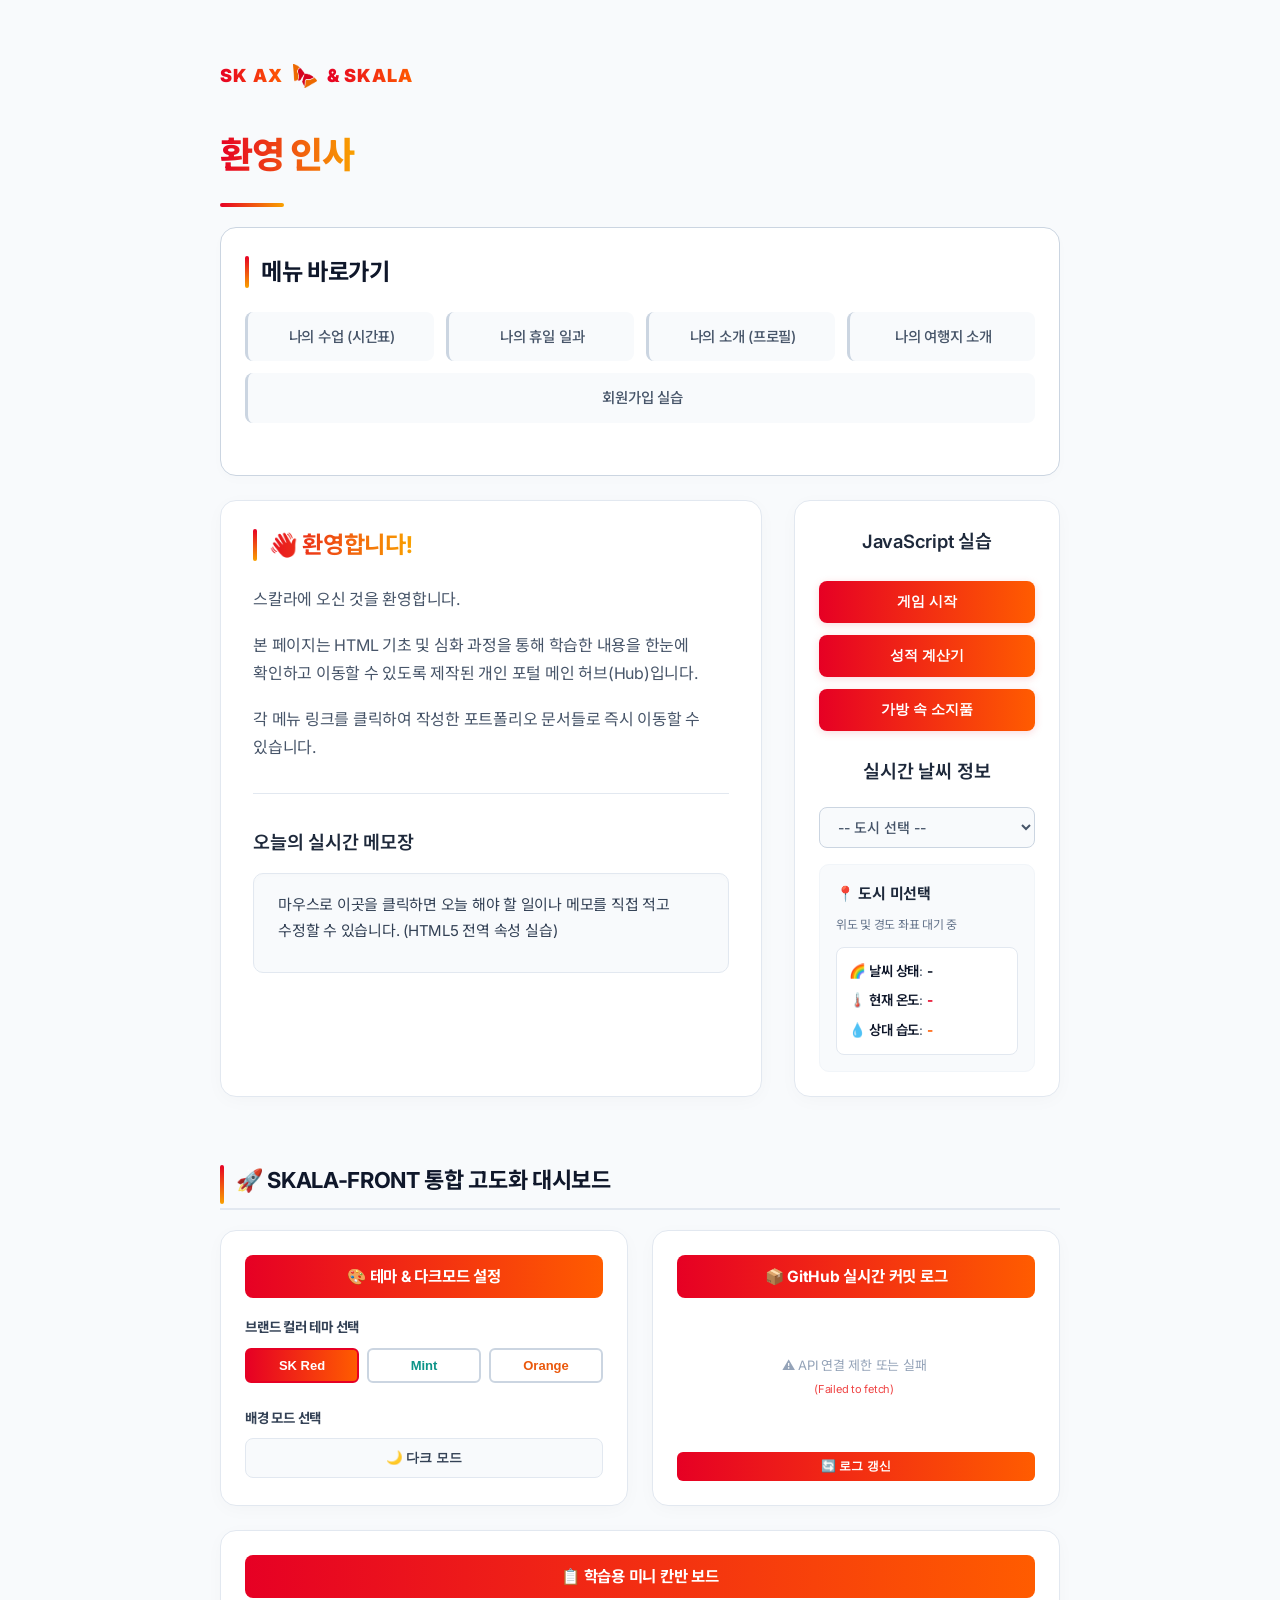
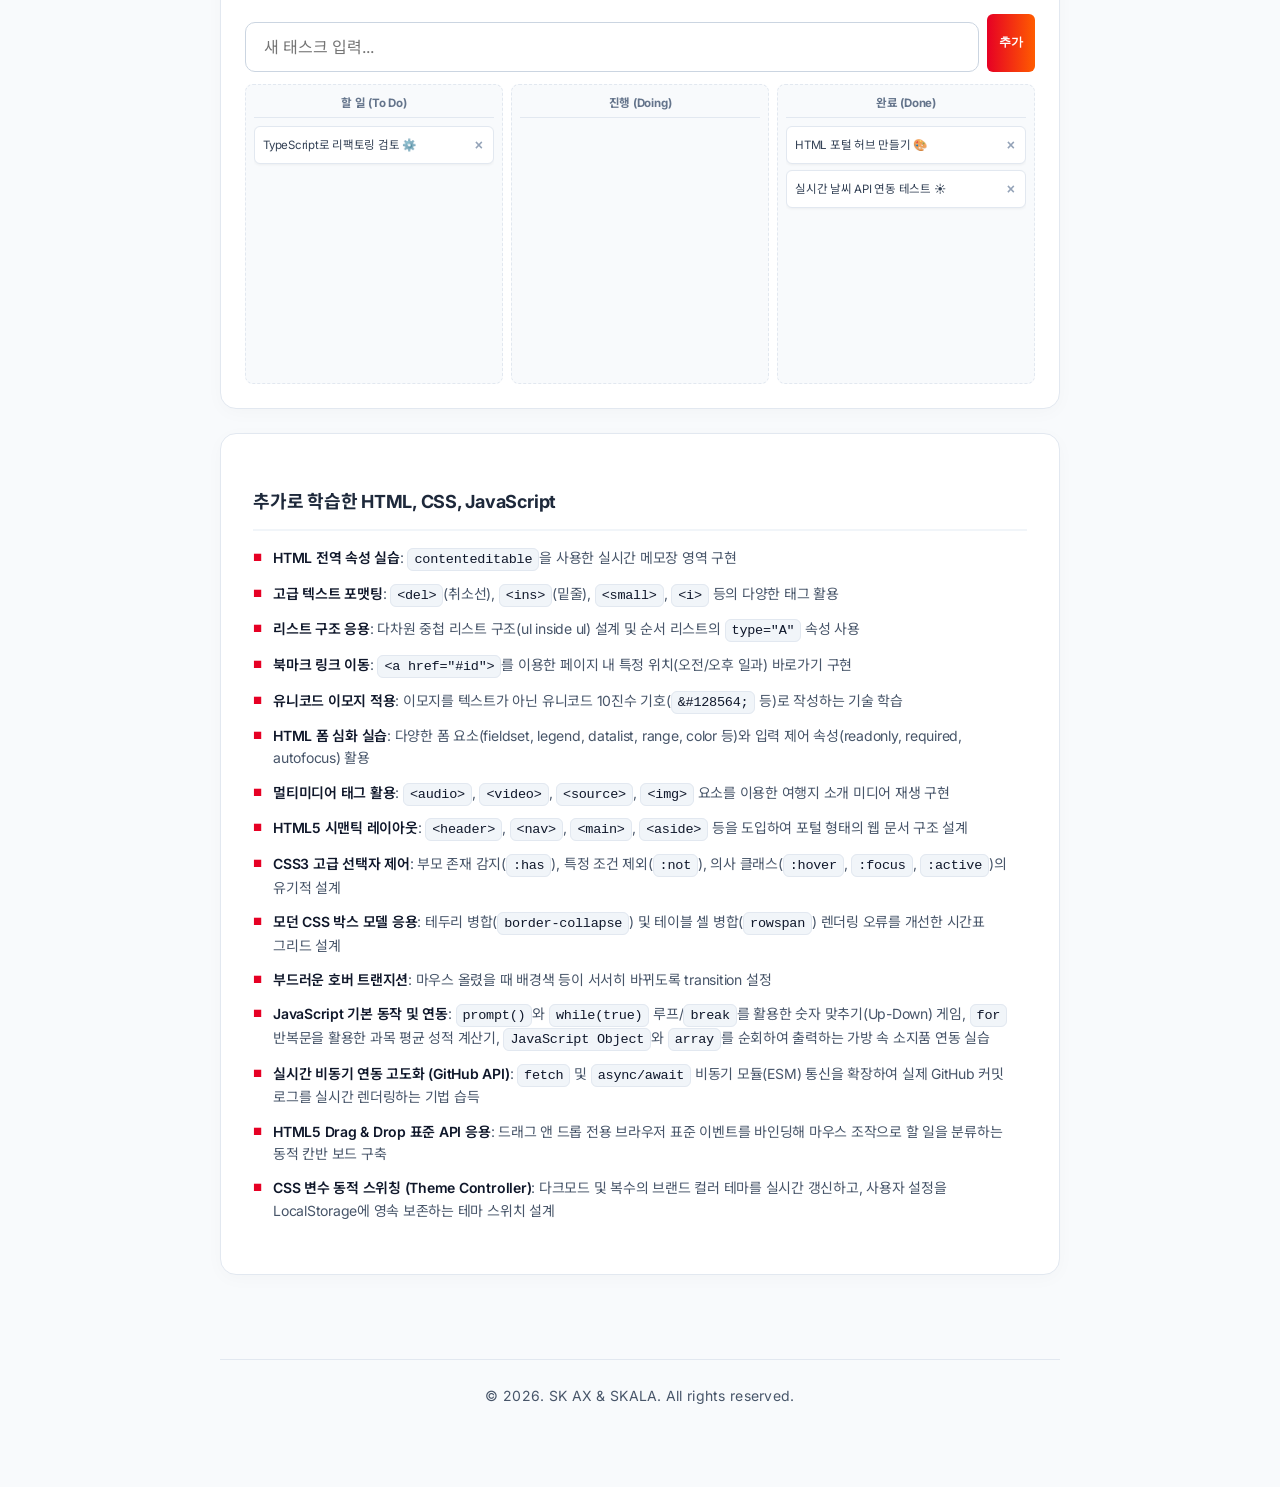
==== commit 63fa0a67: "feat: 대시보드 내 칸반보드 위젯 단독 행(100% 너비) 분리 및 그리드 최적화" ====
--- a/html/index.html
+++ b/html/index.html
@@ -136,28 +136,28 @@
           <button id="refresh-commits-btn" class="kanban-btn" style="margin-top: 12px; width: 100%;">🔄 로그 갱신</button>
         </div>
       </div>
+    </div>
 
-      <!-- [기능 3] HTML5 Drag & Drop 칸반 보드 -->
-      <div class="advanced-card">
-        <h3>📋 학습용 미니 칸반 보드</h3>
-        <div class="kanban-widget">
-          <div class="kanban-input-group">
-            <input type="text" id="new-task-input" class="kanban-input" placeholder="새 태스크 입력..." maxlength="25">
-            <button id="add-task-btn" class="kanban-btn">추가</button>
+    <!-- [기능 3] HTML5 Drag & Drop 칸반 보드 (가로 100% 독립 행으로 배치) -->
+    <div class="advanced-card" style="margin-top: 24px;">
+      <h3>📋 학습용 미니 칸반 보드</h3>
+      <div class="kanban-widget">
+        <div class="kanban-input-group">
+          <input type="text" id="new-task-input" class="kanban-input" placeholder="새 태스크 입력..." maxlength="25">
+          <button id="add-task-btn" class="kanban-btn">추가</button>
+        </div>
+        <div class="kanban-columns">
+          <div class="kanban-col">
+            <h4>할 일 (To Do)</h4>
+            <div id="todo-list" class="kanban-list"></div>
           </div>
-          <div class="kanban-columns">
-            <div class="kanban-col">
-              <h4>할 일 (To Do)</h4>
-              <div id="todo-list" class="kanban-list"></div>
-            </div>
-            <div class="kanban-col">
-              <h4>진행 (Doing)</h4>
-              <div id="doing-list" class="kanban-list"></div>
-            </div>
-            <div class="kanban-col">
-              <h4>완료 (Done)</h4>
-              <div id="done-list" class="kanban-list"></div>
-            </div>
+          <div class="kanban-col">
+            <h4>진행 (Doing)</h4>
+            <div id="doing-list" class="kanban-list"></div>
+          </div>
+          <div class="kanban-col">
+            <h4>완료 (Done)</h4>
+            <div id="done-list" class="kanban-list"></div>
           </div>
         </div>
       </div>
--- a/css/style.css
+++ b/css/style.css
@@ -1179,17 +1179,17 @@
 }
 
 /* 컬러 테마 세부 스키마 */
-body.theme-sk-red {
+html.theme-sk-red {
   --primary-gradient: linear-gradient(90deg, #E60024, #FF5C00);
   --primary-color: #E60024;
 }
 
-body.theme-mint {
+html.theme-mint {
   --primary-gradient: linear-gradient(90deg, #0d9488, #0ea5e9);
   --primary-color: #0d9488;
 }
 
-body.theme-orange {
+html.theme-orange {
   --primary-gradient: linear-gradient(90deg, #ea580c, #f59e0b);
   --primary-color: #ea580c;
 }
@@ -1454,7 +1454,7 @@
 
 .advanced-grid {
   display: grid;
-  grid-template-columns: repeat(3, 1fr);
+  grid-template-columns: repeat(2, 1fr); /* 2열로 변경하여 상단에 2개 위젯 배치 */
   gap: 24px;
   align-items: stretch;
 }
@@ -1679,8 +1679,8 @@
   padding: 8px;
   display: flex;
   flex-direction: column;
-  min-height: 180px;
-  max-height: 220px;
+  min-height: 300px; /* 칸반 컬럼의 최소 높이를 시원하게 확장 */
+  flex: 1;           /* 부모 카드가 늘어날 때 컬럼의 높이도 꽉 차도록 유연성 확보 */
 }
 
 .kanban-col h4 {
